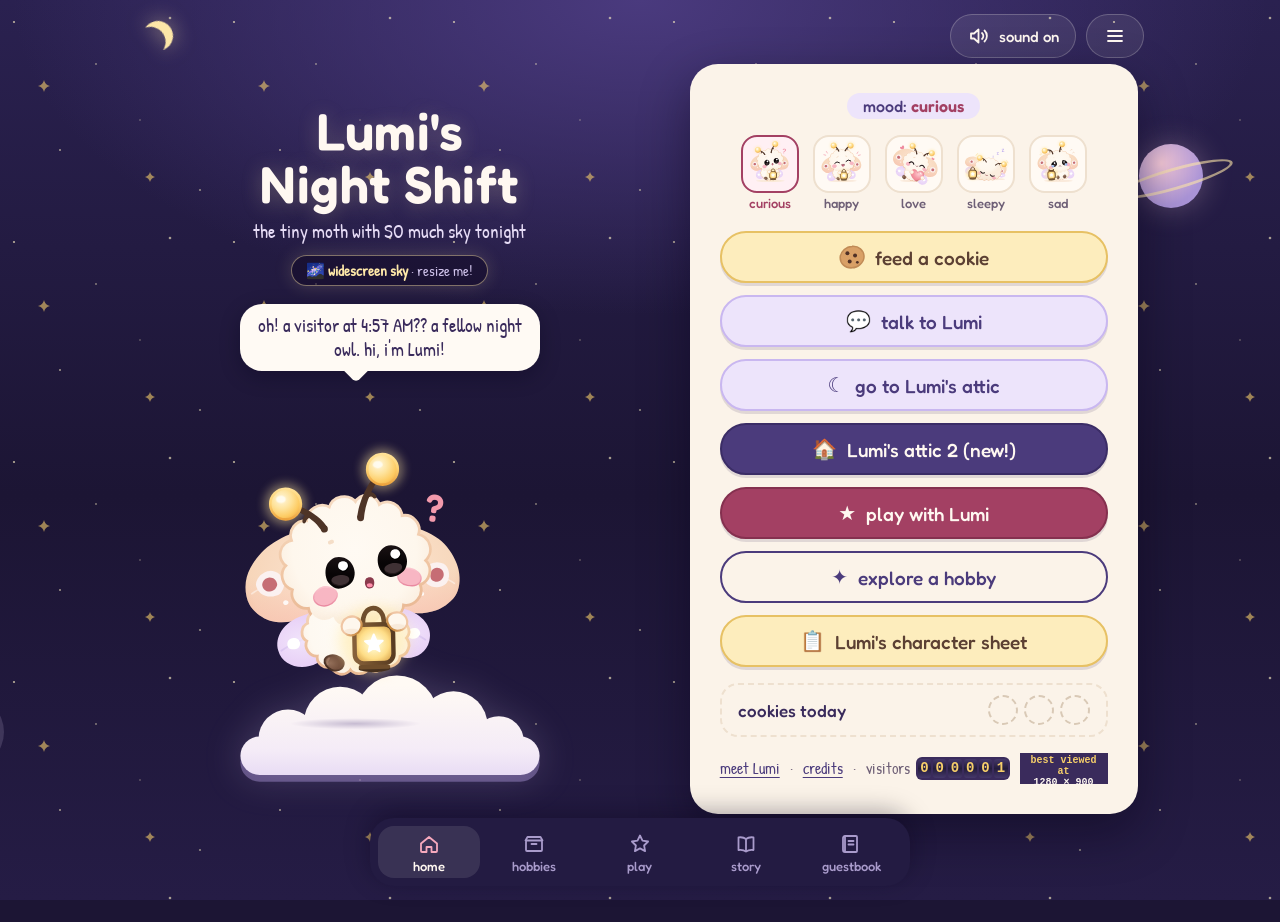
==== index.html @ 5dcb49b6 "Put back the Attic 2 light switch button in index.html, which the Hobbies page commit accidentally d" ====
<!doctype html>
<html lang="en">
<head>
<meta charset="utf-8">
<meta name="viewport" content="width=device-width, initial-scale=1, viewport-fit=cover">
<title>Lumi's Night Shift</title>
<meta name="description" content="The homepage of Lumi, a marshmallow-sized baby moth who starts a new hobby every night and never finishes any. Ooh, shiny. New hobby.">
<meta name="theme-color" content="#251d45">
<meta property="og:type" content="website">
<meta property="og:title" content="Lumi's Night Shift">
<meta property="og:description" content="A baby moth, a lantern, and a lot of half-finished hobbies.">
<meta property="og:url" content="https://kuheli7.github.io/lumi-baby-moth/">
<meta property="og:image" content="https://kuheli7.github.io/lumi-baby-moth/og.png">
<meta property="og:image:alt" content="Lumi, a fluffy baby moth holding a glowing lantern under a night sky">
<meta name="twitter:card" content="summary_large_image">
<link rel="icon" href="favicon.svg" type="image/svg+xml">
<link rel="preconnect" href="https://fonts.googleapis.com">
<link rel="preconnect" href="https://fonts.gstatic.com" crossorigin>
<link href="https://fonts.googleapis.com/css2?family=Fredoka:wght@400;500;600&family=Patrick+Hand&display=swap" rel="stylesheet">
<link rel="stylesheet" href="css/lumi.css">
<link rel="stylesheet" href="css/style.css">
<link rel="stylesheet" href="css/chaos.css">
<link rel="stylesheet" href="css/attic2.css">
<link rel="stylesheet" href="css/sheet.css">
</head>
<body data-view="home">
<!-- psst. Lumi has a secret. try typing "cookie" anywhere on the page. -->
<div class="sky" aria-hidden="true">
  <div class="tint tint-warm"></div><div class="tint tint-pink"></div><div class="tint tint-sleepy"></div><div class="tint tint-blue"></div>
  <div class="sky-lit"></div><div class="stars"></div>
</div>
<canvas id="dust" aria-hidden="true"></canvas>

<header class="top">
  <a class="moon-link" href="#home" aria-label="Lumi's Night Shift, home"><span class="moon" aria-hidden="true"></span></a>
  <div class="top-actions">
    <button class="round-btn" id="mute" data-sfx="none" aria-pressed="false">
      <svg class="i" viewBox="0 0 24 24" aria-hidden="true"><path class="i-speaker" d="M4 9.5h3l4.5-4v13L7 14.5H4z"/><path class="i-on" d="M15 9a4 4 0 0 1 0 6M17.5 6.5a7.5 7.5 0 0 1 0 11"/><path class="i-off" d="M15.5 9.5l5 5M20.5 9.5l-5 5"/></svg>
      <span class="round-label" id="mute-label">sound on</span>
    </button>
    <button class="round-btn" id="menu-open" aria-haspopup="dialog" aria-controls="menu" aria-label="Open menu">
      <svg class="i" viewBox="0 0 24 24" aria-hidden="true"><path d="M5 7h14M5 12h14M5 17h14"/></svg>
    </button>
  </div>
</header>

<main class="app" id="app">

  <!-- ================= home ================= -->
  <section class="view view-home" data-view="home" aria-labelledby="h-home">
    <div class="home-hero">
      <h1 class="home-title" id="h-home" tabindex="-1">Lumi's <span>Night Shift</span></h1>
      <p class="home-tag">the tiny moth who starts a new hobby every night</p>
      <p class="edition" id="edition" title="the site changes with your screen's shape. resize the window or turn your phone!"><b></b> <span>· resize me!</span></p>
      <!-- Lumi's patch of sky: it flies around in here, chases lights you tap, and lands on the cloud to sleep -->
      <div class="flight" id="flight">
        <p class="bubble" id="bubble" aria-live="polite">Ooh, shiny. New hobby!</p>
        <svg class="cloud" id="cloud" viewBox="0 0 300 92" preserveAspectRatio="none" aria-hidden="true">
          <defs><linearGradient id="cloud-g" gradientUnits="userSpaceOnUse" x1="0" y1="4" x2="0" y2="88"><stop class="c1" offset="0"/><stop class="c2" offset=".7"/><stop class="c3" offset="1"/></linearGradient></defs>
          <g class="cloud-shade" fill="#a993d6" opacity=".45" transform="translate(0 6)"><rect x="18" y="50" width="264" height="34" rx="17"/><circle cx="60" cy="52" r="26"/><circle cx="106" cy="38" r="32"/><circle cx="156" cy="32" r="36"/><circle cx="206" cy="40" r="30"/><circle cx="246" cy="54" r="22"/></g>
          <g fill="url(#cloud-g)"><rect x="18" y="50" width="264" height="34" rx="17"/><circle cx="60" cy="52" r="26"/><circle cx="106" cy="38" r="32"/><circle cx="156" cy="32" r="36"/><circle cx="206" cy="40" r="30"/><circle cx="246" cy="54" r="22"/></g>
        </svg>
        <span class="lumi-shadow" id="lumi-shadow" aria-hidden="true"></span>
        <button class="stage" id="stage" data-sfx="none" aria-label="Poke Lumi"></button>
      </div>
    </div>
    <div class="panel home-panel">
      <p class="mood-chip">mood: <b id="mood-label">curious</b></p>
      <div class="mood-picker" id="mood-picker" role="group" aria-label="Pick a mood for Lumi"></div>
      <div class="actions">
        <button class="btn btn-gold" id="feed" data-sfx="none"><span class="btn-ico cookie-ico" aria-hidden="true"></span><span id="feed-label">feed a cookie</span></button>
        <a class="btn btn-lilac" href="#chat"><span class="btn-ico" aria-hidden="true">💬</span>talk to Lumi</a>
        <a class="btn btn-lilac" href="#room"><span class="btn-ico" aria-hidden="true">☾</span>go to Lumi's attic</a>
        <a class="btn btn-dark" href="#attic2"><span class="btn-ico" aria-hidden="true">🏠</span>Lumi's attic 2 (new!)</a>
        <a class="btn btn-berry" href="#play"><span class="btn-ico" aria-hidden="true">★</span>play with Lumi</a>
        <a class="btn btn-outline" href="#hobbies"><span class="btn-ico" aria-hidden="true">✦</span>explore a hobby</a>
        <a class="btn btn-gold" href="#sheet"><span class="btn-ico" aria-hidden="true">📋</span>Lumi's character sheet</a>
      </div>
      <div class="cookies-today">
        <span>cookies today</span>
        <span class="slots" id="slots" role="img"></span>
      </div>
      <p class="home-foot">
        <a href="#about">meet Lumi</a><span aria-hidden="true">·</span><a href="#credits">credits</a><span aria-hidden="true">·</span>
        <span class="counter">visitors <span class="odometer" id="odo-visits"></span></span>
        <span class="badge b5" title="it changes when you resize the window. try it!">best viewed at<br><b id="best-wh">your size</b></span>
      </p>
    </div>
  </section>

  <!-- ================= about (5-point character sheet) ================= -->
  <section class="view" data-view="about" aria-labelledby="h-about" hidden>
    <div class="panel">
      <header class="view-head">
        <h1 id="h-about" tabindex="-1">About Lumi</h1>
        <p>the 5-point character sheet</p>
      </header>
      <div class="about-art" id="about-art"></div>
      <dl class="sheet">
        <div><dt><span class="num">1</span>Name</dt><dd>Lumi</dd></div>
        <div><dt><span class="num">2</span>What they are</dt><dd>A marshmallow-sized, fuzzy baby moth. A chaotic, curious night owl. A cookie makes it happy in seconds. Hurt feelings make it droop and cry, and if it gets worse it <i>flops</i> (plays dead, x_x) until someone feeds it.</dd></div>
        <div><dt><span class="num">3</span>What they do</dt><dd>Night-shift Hobby Hopper and Curator of Useless Facts. Starts a new hobby every night. Finishes none.</dd></div>
        <div><dt><span class="num">4</span>Their story</dt><dd>Hatched in a paint box under a desk lamp and has chased lights (and hobbies) ever since. The only thing it ever finished is the lantern it carries.</dd></div>
        <div><dt><span class="num">5</span>Tagline</dt><dd class="tagline">“Ooh, shiny. New hobby.”</dd></div>
      </dl>
    </div>
  </section>

  <!-- ================= hobbies ================= -->
  <section class="view" data-view="hobbies" aria-labelledby="h-hobbies" hidden>
    <header class="hob-head">
      <h1 id="h-hobbies" tabindex="-1">Lumi's <span>Hobbies</span></h1>
      <p>tiny interests, big excitement <span class="nowrap">(unfinished, as always)</span></p>
      <p class="hob-bubble" aria-hidden="true">so many hobbies…<br>so little time…</p>
      <div class="hob-lumi" id="hob-lumi" aria-hidden="true"></div>
    </header>
    <div class="panel wide hob-panel">
      <div class="hob-filters" id="hob-filters" role="group" aria-label="Show hobbies"></div>
      <ul class="hobby-list" id="hobby-list"></ul>
      <div class="hob-attic">
        <span class="hob-attic-text"><b>explore Lumi's dark attic</b>move the lantern to find its half-finished hobbies (and its bed).</span>
        <a class="btn btn-gold" href="#room"><span class="btn-ico" aria-hidden="true">🏮</span>explore now ›</a>
      </div>
      <form class="suggest" id="suggest" autocomplete="off">
        <label class="sr-only" for="suggest-input">Suggest a new hobby</label>
        <input id="suggest-input" maxlength="32" placeholder="suggest a new hobby…">
        <button class="btn btn-outline" type="submit">+ add</button>
      </form>
    </div>
  </section>

  <!-- ================= Lumi's attic (the lantern is your cursor) ================= -->
  <section class="view" data-view="dress" aria-labelledby="h-dress" hidden>
    <div class="panel panel-dark dress">
      <header class="view-head">
        <a class="back" href="#room" data-back="room" aria-label="Back to where you were"><svg class="i" viewBox="0 0 24 24" aria-hidden="true"><path d="M15 5l-7 7 7 7"/></svg></a>
        <h1 id="h-dress" tabindex="-1">Dress up Lumi</h1>
      </header>
      <button class="dress-stage" id="dress-stage" aria-label="Lumi. Tap to change its pose."></button>
      <p class="dress-count" id="dress-count" aria-live="polite"></p>
      <div class="dress-tray">
        <div class="bead-colors" id="dress-beads" role="group" aria-label="Beads"></div>
        <div class="bead-actions">
          <button class="btn btn-outline small" id="dress-undo">↶ undo</button>
          <button class="btn btn-outline small" id="dress-fill" data-sfx="none">✨ fill the neck</button>
          <button class="btn btn-outline small" id="dress-clear">start over</button>
          <button class="btn btn-gold small" id="dress-wear" data-sfx="none">✓ wear it</button>
          <button class="btn btn-outline small" id="dress-off" hidden>take it off</button>
        </div>
      </div>
    </div>
  </section>

  <section class="view" data-view="room" aria-labelledby="h-room" hidden>
    <div class="panel panel-dark wide">
      <header class="view-head">
        <a class="back" href="#hobbies" aria-label="Back to hobbies"><svg class="i" viewBox="0 0 24 24" aria-hidden="true"><path d="M15 5l-7 7 7 7"/></svg></a>
        <h1 id="h-room" tabindex="-1">Lumi's Attic</h1>
      </header>
      <p class="room-intro">It's dark up here. <span class="fine-only">Move</span><span class="touch-only">Tap around to move</span> the lantern to find Lumi's hobbies (and its bed).</p>
      <div class="room-layout">
        <div class="room" id="room">
          <div class="room-scene" id="room-scene"></div>
          <div class="room-dark" id="room-dark" aria-hidden="true"><i></i></div>
          <div class="room-glow" id="room-glow" aria-hidden="true"><i></i></div>
          <div class="room-hits" id="room-hits"></div>
          <div class="room-lumi" id="room-lumi" aria-hidden="true"></div>
        </div>
        <div class="room-side">
          <div class="found-row">
            <p class="found">found <b id="found-count">0</b>/5</p>
            <span class="pips" id="found-pips" aria-hidden="true"></span>
            <button class="btn btn-ghost" id="room-switch">💡 lights on</button>
          </div>
          <div class="hobby-card" id="hobby-card" aria-live="polite" hidden></div>
        </div>
      </div>
    </div>
  </section>

  <!-- ================= Lumi's attic 2: a lit diorama that leans with your pointer ================= -->
  <section class="view" data-view="attic2" aria-labelledby="h-attic2" hidden>
    <div class="panel panel-dark wide">
      <header class="view-head">
        <a class="back" href="#home" aria-label="Back to home"><svg class="i" viewBox="0 0 24 24" aria-hidden="true"><path d="M15 5l-7 7 7 7"/></svg></a>
        <h1 id="h-attic2" tabindex="-1">Lumi's Attic 2</h1>
      </header>
      <p class="room-intro">The lights are on this time (there's a switch on the wall). <span class="fine-only">Lumi follows your pointer and the room leans with it. Tap things to find her hobbies.</span><span class="touch-only">Drag to look around, tap to send Lumi flying. Tap things to find her hobbies.</span></p>
      <div class="a2-layout">
        <div class="a2-stage" id="a2-stage"><div class="a2-world" id="a2-world"><div class="a2-tilt" id="a2-tilt"></div></div></div>
        <div class="a2-side">
          <div class="found-row">
            <p class="found">found <b id="a2-found">0</b>/5</p>
            <span class="pips" id="a2-pips" aria-hidden="true"></span>
            <button class="a2-lights" id="a2-lights" type="button" aria-pressed="false" data-sfx="none">🌙 lights off</button>
          </div>
          <div class="a2-sheet">
            <div class="hobby-card a2-card" id="a2-card" aria-live="polite" hidden></div>
            <button class="a2-x" id="a2-x" type="button" aria-label="close" data-sfx="none">×</button>
          </div>
        </div>
      </div>
    </div>
  </section>

  <!-- ================= character sheet ================= -->
  <section class="view" data-view="sheet" aria-labelledby="h-sheet" hidden>
    <div class="panel wide sheet-page">
      <header class="view-head">
        <a class="back" href="#home" aria-label="Back to home"><svg class="i" viewBox="0 0 24 24" aria-hidden="true"><path d="M15 5l-7 7 7 7"/></svg></a>
        <h1 id="h-sheet" tabindex="-1">Character Sheet</h1>
        <p>everything you need to draw Lumi without guessing</p>
      </header>
      <div class="cs-top">
        <div class="cs-hero" id="cs-hero"></div>
        <dl class="cs-facts" id="cs-facts"></dl>
      </div>
      <h2 class="cs-h">Views</h2>
      <div class="cs-views" id="cs-views"></div>
      <h2 class="cs-h">Colour palette</h2>
      <ul class="cs-palette" id="cs-palette"></ul>
      <h2 class="cs-h">Rules for drawing Lumi</h2>
      <ul class="cs-rules" id="cs-rules"></ul>
      <h2 class="cs-h">All eighteen moods</h2>
      <ul class="cs-moods" id="cs-moods"></ul>
    </div>
  </section>

  <!-- ================= play: Star Catch ================= -->
  <section class="view" data-view="play" aria-labelledby="h-play" hidden>
    <div class="panel wide">
      <header class="view-head">
        <h1 id="h-play" tabindex="-1">Star Catch</h1>
        <p id="play-sub">help Lumi catch falling stars for its lantern</p>
      </header>
      <div class="levels" id="levels" role="group" aria-label="Choose a level"></div>
      <div class="game" id="game">
        <canvas id="game-canvas" aria-hidden="true"></canvas>
        <img class="game-lumi" id="game-lumi" alt="">
        <div class="hud" id="hud" hidden>
          <span class="hud-chip" id="hud-level"></span>
          <span class="hud-chip" id="hud-stars"></span>
          <span class="hud-chip hearts" id="hud-hearts"></span>
          <button class="hud-chip hud-pause" id="game-pause" aria-label="Pause">❚❚</button>
        </div>
        <div class="game-card" id="game-card" role="dialog" aria-live="polite" aria-labelledby="game-card-title">
          <img class="game-card-art" id="game-card-art" alt="">
          <h2 id="game-card-title"></h2>
          <p id="game-card-text"></p>
          <button class="btn btn-berry" id="game-go"></button>
        </div>
      </div>
      <p class="game-help"><span class="fine-only">drag, or use the ← → keys.</span><span class="touch-only">drag your finger to move Lumi.</span> catch <b class="c-star" id="help-catch">★</b>, dodge <b class="c-rain" id="help-dodge">raindrops</b>, cookies heal.</p>
    </div>
  </section>

  <!-- ================= story ================= -->
  <section class="view" data-view="story" aria-labelledby="h-story" hidden>
    <div class="panel">
      <header class="view-head">
        <h1 id="h-story" tabindex="-1">Lumi's Story</h1>
      </header>
      <div class="story">
        <div class="story-art" id="story-art"></div>
        <div class="story-side">
          <p class="story-text" id="story-text" aria-live="polite"></p>
          <div class="story-nav">
            <button class="btn btn-outline small" id="story-prev">‹ back</button>
            <span class="pager" id="story-pager" aria-hidden="true"></span>
            <button class="btn btn-outline small" id="story-next">next ›</button>
          </div>
          <p class="story-hint"><span class="fine-only">scroll, or use the ← → keys, to turn the page</span><span class="touch-only">swipe sideways to turn the page</span></p>
        </div>
      </div>
    </div>
  </section>

  <!-- ================= guestbook ================= -->
  <section class="view" data-view="guestbook" aria-labelledby="h-guest" hidden>
    <div class="panel">
      <header class="view-head">
        <h1 id="h-guest" tabindex="-1"><span class="head-star" aria-hidden="true">★</span> Guestbook</h1>
        <p>Leave a note or a wish for Lumi and its next hobby!</p>
      </header>
      <form class="guest-form" id="guest-form" autocomplete="off">
        <label class="sr-only" for="guest-name">Your name</label>
        <input id="guest-name" name="name" maxlength="24" required placeholder="your name">
        <label class="sr-only" for="guest-msg">Your note</label>
        <textarea id="guest-msg" name="msg" maxlength="160" rows="3" required placeholder="write a note…"></textarea>
        <button class="btn btn-dark small" type="submit">post</button>
      </form>
      <ol class="guest-list" id="guest-list"></ol>
      <p class="fine-print">Lumi keeps your notes in a jar on this device (your browser's storage).</p>
    </div>
  </section>

  <!-- ================= talk to Lumi (rule-based chat, no AI) ================= -->
  <section class="view" data-view="chat" aria-labelledby="h-chat" hidden>
    <div class="panel chat-panel">
      <header class="view-head">
        <a class="back" href="#home" data-back="home" aria-label="Back to where you were"><svg class="i" viewBox="0 0 24 24" aria-hidden="true"><path d="M15 5l-7 7 7 7"/></svg></a>
        <h1 id="h-chat" tabindex="-1">Talk to Lumi</h1>
        <p>it's a baby moth, so keep it simple. it remembers your name!</p>
      </header>
      <div class="chat-lumi">
        <div class="chat-face" id="chat-face" aria-hidden="true"></div>
        <p class="mood-chip">mood: <b id="chat-mood">curious</b></p>
      </div>
      <ol class="chat-log" id="chat-log" aria-live="polite" aria-label="Your chat with Lumi"></ol>
      <div class="chat-chips" id="chat-chips" role="group" aria-label="Things you could say"></div>
      <form class="suggest chat-form" id="chat" autocomplete="off">
        <label class="sr-only" for="chat-input">Say something to Lumi</label>
        <input id="chat-input" maxlength="120" placeholder="say something to Lumi…" enterkeyhint="send">
        <button class="btn btn-lilac" type="submit">say</button>
      </form>
      <button class="chat-clear" id="chat-clear" type="button">start over</button>
    </div>
  </section>

  <!-- ================= museum of useless facts ================= -->
  <section class="view" data-view="facts" aria-labelledby="h-facts" hidden>
    <div class="panel">
      <header class="view-head">
        <a class="back" href="#hobbies" data-back="hobbies" aria-label="Back to where you were"><svg class="i" viewBox="0 0 24 24" aria-hidden="true"><path d="M15 5l-7 7 7 7"/></svg></a>
        <h1 id="h-facts" tabindex="-1">Museum of Useless Facts</h1>
        <p>curated by Lumi, Curator of Useless Facts</p>
      </header>
      <div class="fact-card">
        <div class="fact-art" id="fact-art"></div>
        <p class="plaque">EXHIBIT <b id="fact-num">01</b></p>
        <p class="fact" id="fact" aria-live="polite"></p>
        <button class="btn btn-lilac small" id="fact-next">next exhibit ›</button>
      </div>
    </div>
  </section>

  <!-- ================= credits ================= -->
  <section class="view" data-view="credits" aria-labelledby="h-credits" hidden>
    <div class="panel">
      <header class="view-head">
        <h1 id="h-credits" tabindex="-1">Credits</h1>
      </header>
      <div class="credit-cards">
        <div class="credit"><h2>About Lumi</h2><p>Lumi is an original character by Lumi's human (a fellow night owl).</p></div>
        <div class="credit"><h2>Art</h2><p>Lumi's reference sketches were made with ChatGPT image generation, and Lumi was then drawn as SVG code with Claude. The attic and hobby icons are hand-made SVG; a few small icons are your device's emoji.</p></div>
        <div class="credit"><h2>Fonts</h2><p>Fredoka and Patrick Hand, from Google Fonts (SIL Open Font License).</p></div>
        <div class="credit"><h2>Sounds</h2><p>Made live in your browser with the Web Audio API. No audio files. The attic's music box plays Brahms' Lullaby, and Lumi's guitar lessons teach Twinkle, Twinkle (both traditional, public domain).</p></div>
        <div class="credit"><h2>Code</h2><p>Plain HTML, CSS and JavaScript. No libraries.</p></div>
      </div>
      <div class="stats">
        <span class="counter">visitors <span class="odometer" id="odo-visits-2"></span></span>
        <span class="counter">cookies eaten <span class="odometer" id="odo-cookies"></span></span>
      </div>
      <div class="badges" aria-label="Retro web badges">
        <span class="badge b1">best viewed at 3 AM</span>
        <span class="badge b2">made with notepad</span>
        <span class="badge b3">lumi approved ✓</span>
        <span class="badge b4">under construction</span>
      </div>
      <p class="secrets">psst… 3 secrets are hidden on this site. found: <b id="secret-count">0</b>/3</p>
      <p class="made">Made for the haX.baby <i>Baby's First Website</i> hackathon, October 2026. <span aria-hidden="true">🌙</span></p>
    </div>
  </section>
</main>

<!-- ================= bottom tabs ================= -->
<nav class="tabs" aria-label="Main">
  <a href="#home" data-tab="home"><svg class="i" viewBox="0 0 24 24" aria-hidden="true"><path d="M4 11.5L12 5l8 6.5V19a1 1 0 0 1-1 1h-4.5v-5h-5v5H5a1 1 0 0 1-1-1z"/></svg><span>home</span></a>
  <a href="#hobbies" data-tab="hobbies"><svg class="i" viewBox="0 0 24 24" aria-hidden="true"><path d="M4 8.5h16V18a1 1 0 0 1-1 1H5a1 1 0 0 1-1-1zM3.5 8.5L5.5 5h13l2 3.5M9.5 12h5"/></svg><span>hobbies</span></a>
  <a href="#play" data-tab="play"><svg class="i" viewBox="0 0 24 24" aria-hidden="true"><path d="M12 3.5l2.5 5.2 5.6.8-4 4 1 5.6-5.1-2.7-5.1 2.7 1-5.6-4-4 5.6-.8z"/></svg><span>play</span></a>
  <a href="#story" data-tab="story"><svg class="i" viewBox="0 0 24 24" aria-hidden="true"><path d="M12 7c-2-1.6-4.6-2-7.5-1.6V18c2.9-.4 5.5 0 7.5 1.6 2-1.6 4.6-2 7.5-1.6V5.4C16.6 5 14 5.4 12 7zM12 7v12.6"/></svg><span>story</span></a>
  <a href="#guestbook" data-tab="guestbook"><svg class="i" viewBox="0 0 24 24" aria-hidden="true"><path d="M6 4h11a1 1 0 0 1 1 1v14a1 1 0 0 1-1 1H6zM6 4a2 2 0 0 0-2 2v12a2 2 0 0 0 2 2M9.5 9h5M9.5 12.5h5"/></svg><span>guestbook</span></a>
</nav>

<!-- ================= menu ================= -->
<dialog class="menu" id="menu" aria-labelledby="menu-title">
  <div class="menu-stars" aria-hidden="true"><i style="--x:8%;--y:6%;--z:12px;--d:0s"></i><i style="--x:86%;--y:9%;--z:16px;--d:0.6s"></i><i style="--x:20%;--y:24%;--z:9px;--d:1.2s"></i><i style="--x:93%;--y:30%;--z:10px;--d:0.3s"></i><i style="--x:5%;--y:44%;--z:14px;--d:1.8s"></i><i style="--x:90%;--y:52%;--z:12px;--d:0.9s"></i><i style="--x:12%;--y:66%;--z:10px;--d:0.4s"></i><i style="--x:95%;--y:72%;--z:15px;--d:1.5s"></i><i style="--x:7%;--y:84%;--z:12px;--d:0.7s"></i><i style="--x:80%;--y:88%;--z:10px;--d:1.1s"></i><i style="--x:50%;--y:3%;--z:9px;--d:1.4s"></i><i style="--x:30%;--y:92%;--z:12px;--d:0.2s"></i></div>
  <button class="round-btn menu-close" id="menu-close" aria-label="Close menu"><svg class="i" viewBox="0 0 24 24" aria-hidden="true"><path d="M6 6l12 12M18 6L6 18"/></svg></button>
  <div class="menu-art" id="menu-art"></div>
  <h2 id="menu-title">Lumi's Night Shift</h2>
  <nav class="menu-list" aria-label="All pages">
    <a href="#home">home</a>
    <a href="#chat">talk to Lumi</a>
    <a href="#about">about Lumi</a>
    <a href="#sheet">character sheet</a>
    <a href="#hobbies">hobbies</a>
    <a href="#room">Lumi's attic</a>
    <a href="#attic2">Lumi's attic 2</a>
    <a href="#play">play with Lumi</a>
    <a href="#story">story</a>
    <a href="#guestbook">guestbook</a>
    <a href="#facts">useless facts</a>
    <a href="#credits">credits</a>
  </nav>
  <div class="menu-toggles">
    <button class="chip" id="menu-lights">🏮 light the lantern</button>
    <button class="chip" id="menu-trail">✨ moth dust: on</button>
  </div>
  <svg class="menu-trees" viewBox="0 0 400 60" preserveAspectRatio="none" aria-hidden="true"><path d="M0 60V44l14-10 8 6 12-18 12 18 10-8 14 12 16-22 14 20 10-6 12 10 18-16 14 14 12-8 16 12 14-20 14 18 12-6 16 12 12-14 14 16 10-6 14 8 16-18 14 18 12-4 14 10 12-12 14 14V60z"/></svg>
</dialog>

<div class="toast" id="toast" role="status" aria-live="polite" hidden></div>

<script src="js/lumi.js"></script>
<script src="js/core.js"></script>
<script src="js/chaos.js"></script>
<script src="js/home.js"></script>
<script src="js/chat.js"></script>
<script src="js/hobbies.js"></script>
<script src="js/dress.js"></script>
<script src="js/attic2-quests.js"></script>
<script src="js/attic2.js"></script>
<script src="js/sheet.js"></script>
<script src="js/game.js"></script>
<script src="js/pages.js"></script>
</body>
</html>
---- css/lumi.css ----
/* Lumi's motion, copied unchanged from design/lumi-stickers.html by tools/sync-art.mjs.
   The SVG uses these class names, so the site's own styles avoid them. */
/* motion: the same beats as Lumi v4 */
.bob { animation: bob 2.6s ease-in-out infinite; }
@keyframes bob { 0%, 100% { transform: translateY(0); } 50% { transform: translateY(-4px); } }
.wl { transform-origin: 118px 162px; animation: flapL 2.6s ease-in-out -2.4s infinite; }
.wr { transform-origin: 122px 160px; animation: flapR 2.6s ease-in-out -2.4s infinite; }
@keyframes flapL { 0%, 100% { transform: rotate(-4deg); } 50% { transform: rotate(5deg); } }
@keyframes flapR { 0%, 100% { transform: rotate(4deg); } 50% { transform: rotate(-5deg); } }
.ray, .glint { animation: twinkle 1.6s ease-in-out infinite; }
@keyframes twinkle { 50% { opacity: .25; } }
.blink { transform-origin: center; transform-box: fill-box; animation: blink 4.5s infinite; }
@keyframes blink { 0%, 94%, 100% { transform: scaleY(1); } 97% { transform: scaleY(.1); } }
.breathe { transform-origin: 125px 226px; animation: breathe 4s ease-in-out infinite; }
@keyframes breathe { 50% { transform: scale(1.012, 1.025); } }
.zz text { animation: zz 3s ease-in-out infinite; }
.zz text:nth-child(2) { animation-delay: -1s; }
.zz text:nth-child(3) { animation-delay: -2s; }
@keyframes zz { 0%, 100% { opacity: .95; translate: 0 0; } 50% { opacity: .55; translate: 0 -3px; } }
/* hurt: a small shiver; peek: lean out and back; chase: little hops toward the butterfly */
.shiver { animation: shiver 2.2s ease-in-out infinite; }
@keyframes shiver { 0%, 60%, 100% { transform: translateX(0); } 64% { transform: translateX(-1.2px); } 68% { transform: translateX(1.2px); } 72% { transform: translateX(-.8px); } 76% { transform: translateX(.6px); } }
.lean { animation: lean 3.4s ease-in-out infinite; }
@keyframes lean { 0%, 100% { transform: translateX(0); } 50% { transform: translateX(-5px); } }
.hop { animation: hop 1.3s ease-in-out infinite; }
@keyframes hop { 0%, 100% { transform: translate(0, 0); } 50% { transform: translate(2px, -6px); } }
/* excited bounces, love's heart beats, the "?" wobbles, the thinking dots fill in one by one */
.bounce { animation: bounce .9s ease-in-out infinite; }
@keyframes bounce { 0%, 100% { transform: translateY(0); } 50% { transform: translateY(-6px); } }
.beat { transform-box: fill-box; transform-origin: center; animation: beat 1.4s ease-in-out infinite; }
@keyframes beat { 0%, 30%, 100% { transform: scale(1); } 15% { transform: scale(1.08); } 45% { transform: scale(1.04); } }
.wobble { transform-box: fill-box; transform-origin: 50% 90%; animation: wobble 2.2s ease-in-out infinite; }
@keyframes wobble { 0%, 100% { transform: rotate(-8deg); } 50% { transform: rotate(8deg); } }
.dots circle { animation: dot 1.5s ease-in-out infinite; }
.dots circle:nth-child(2) { animation-delay: .25s; }
.dots circle:nth-child(3) { animation-delay: .5s; }
@keyframes dot { 0%, 100% { opacity: .25; } 40% { opacity: 1; } }
.fly { transform-origin: 210px 50px; animation: fly 2.4s ease-in-out infinite; }
@keyframes fly { 0%, 100% { transform: translate(0, 0) rotate(0); } 50% { transform: translate(-3px, -4px) rotate(-6deg); } }
@media (prefers-reduced-motion: reduce) {
  .bob, .wl, .wr, .ray, .glint, .blink, .breathe, .zz text, .shiver, .lean, .hop, .fly, .bounce, .beat, .wobble, .dots circle { animation: none; }
}
---- css/style.css ----
/* Lumi's Night Shift: one calm screen at a time, on a starry night.
   Lumi's SVG uses the class names in lumi.css (.bob .wl .wr .ray .glint .blink .breathe .zz .shiver
   .lean .hop .bounce .beat .wobble .dots .fly .flutter .pupil), so nothing here reuses them. */

:root {
  --sky-1: #1c1534;
  --sky-2: #2a2150;
  --sky-3: #3d2e66;
  --cream: #fbf3e9;
  --card: #fffaf4;
  --card-line: #eee0cf;
  --ink: #3a2b5c;
  --text: #4c3d58;
  --muted: #6e5f76;
  --berry: #a34063;
  --berry-dark: #85304f;
  --gold: #f6cf6a;
  --gold-bg: #fdedbd;
  --gold-line: #e7c164;
  --lilac-bg: #ede4fb;
  --lilac-line: #c9b7f0;
  --plum: #4b3b7c;
  --tab-bg: #231b42;
  --head: "Fredoka", system-ui, sans-serif;
  --body: "Patrick Hand", "Comic Sans MS", cursive;
  --tabs-h: 68px;
  --radius: 28px;
}

* { box-sizing: border-box; }
html { -webkit-text-size-adjust: 100%; scroll-behavior: smooth; }
body {
  margin: 0; min-height: 100vh; min-height: 100dvh;
  font: 19px/1.4 var(--body); color: var(--text);
  background: var(--sky-1);
  padding-bottom: calc(var(--tabs-h) + 24px + env(safe-area-inset-bottom));
  overflow-x: hidden;
}
button, input, textarea { font: inherit; color: inherit; }
button { cursor: pointer; }
a { color: inherit; }
:focus-visible { outline: 3px solid var(--gold); outline-offset: 3px; border-radius: 10px; }
[hidden] { display: none !important; }
.sr-only { position: absolute; width: 1px; height: 1px; overflow: hidden; clip: rect(0 0 0 0); white-space: nowrap; }
h1, h2, h3 { font-family: var(--head); font-weight: 600; margin: 0; }
.i { width: 24px; height: 24px; fill: none; stroke: currentColor; stroke-width: 1.8; stroke-linecap: round; stroke-linejoin: round; flex: none; }

/* ---------- the night sky (fixed behind everything) ---------- */
.sky {
  position: fixed; inset: 0; z-index: -1; pointer-events: none;
  background:
    radial-gradient(ellipse 70% 50% at 50% 0%, #4a3a7e 0, transparent 70%),
    linear-gradient(180deg, var(--sky-2) 0%, var(--sky-1) 55%, #251c45 100%);
}
.stars {
  position: absolute; inset: -220px 0 0 -220px; will-change: transform;
  background-image: url("data:image/svg+xml,%3Csvg xmlns='http://www.w3.org/2000/svg' width='220' height='220'%3E%3Cg fill='%23fff3c4'%3E%3Ccircle cx='14' cy='22' r='1.1' opacity='.7'/%3E%3Ccircle cx='96' cy='64' r='.9' opacity='.5'/%3E%3Ccircle cx='170' cy='18' r='1.3' opacity='.6'/%3E%3Ccircle cx='60' cy='150' r='1' opacity='.6'/%3E%3Ccircle cx='140' cy='120' r='.8' opacity='.45'/%3E%3Ccircle cx='200' cy='190' r='1.1' opacity='.5'/%3E%3C/g%3E%3Cpath d='M44 80 Q45 85 50 86 Q45 87 44 92 Q43 87 38 86 Q43 85 44 80Z M150 172 Q151 176 155 177 Q151 178 150 182 Q149 178 145 177 Q149 176 150 172Z' fill='%23f6cf6a' opacity='.6'/%3E%3C/svg%3E");
  animation: drift 160s linear infinite;
}
@keyframes drift { to { translate: 220px 220px; } }
/* mood tints, faded in by body[data-tint] (set from Lumi's mood) */
.tint { position: absolute; inset: 0; opacity: 0; transition: opacity 1.4s ease; }
.tint-warm { background: radial-gradient(ellipse 100% 65% at 50% 100%, rgba(255, 186, 140, .34), transparent 72%), radial-gradient(ellipse 60% 40% at 50% 0%, rgba(255, 214, 150, .14), transparent 70%); }
.tint-pink { background: radial-gradient(ellipse 95% 70% at 50% 25%, rgba(238, 129, 170, .3), transparent 72%); }
.tint-sleepy { background: linear-gradient(180deg, rgba(8, 6, 32, .55), rgba(14, 10, 44, .4)); }
.tint-blue { background: linear-gradient(180deg, rgba(70, 108, 170, .38), rgba(36, 58, 110, .3)); overflow: hidden; }
/* drizzle: a tile of short streaks slid down by exactly one tile, so it loops without a seam (and only moves the layer) */
.tint-blue::before {
  content: ""; position: absolute; inset: -120px 0 0;
  background-image: url("data:image/svg+xml,%3Csvg xmlns='http://www.w3.org/2000/svg' width='90' height='120'%3E%3Cg stroke='%23c4dafc' stroke-opacity='.4' stroke-width='1.3' stroke-linecap='round'%3E%3Cpath d='M12 6l-3 16M54 44l-3 16M31 82l-3 16M78 104l-3 14M78 -16l-3 14M70 20l-2 11M40 60l-2 10'/%3E%3C/g%3E%3C/svg%3E");
  animation: drizzle .8s linear infinite paused;
}
body[data-tint="blue"] .tint-blue::before { animation-play-state: running; }
@keyframes drizzle { to { translate: 0 120px; } }
body[data-tint="warm"] .tint-warm, body[data-tint="pink"] .tint-pink, body[data-tint="sleepy"] .tint-sleepy, body[data-tint="blue"] .tint-blue { opacity: 1; }
.stars { transition: opacity 1.4s ease; }
body[data-tint="sleepy"] .stars { opacity: .55; }
.sky-lit {
  position: absolute; inset: 0; opacity: 0; transition: opacity 1.8s ease;
  background: radial-gradient(circle at 50% 108%, #fff1bd 0, #ffd98a 26%, #f3b29a 50%, #b78cc4 76%, #6f5aa3 100%);
}
body.lit .sky-lit { opacity: 1; }
#dust { position: fixed; inset: 0; width: 100%; height: 100%; z-index: 40; pointer-events: none; }

/* ---------- header ---------- */
.top {
  display: flex; align-items: center; justify-content: space-between;
  max-width: 1040px; margin: 0 auto; padding: 14px 16px 6px;
}
.moon-link { display: grid; place-items: center; width: 44px; height: 44px; border-radius: 50%; }
.moon {
  width: 30px; height: 30px; border-radius: 50%;
  box-shadow: inset -9px 3px 0 0 #fde7a8; transform: rotate(-20deg);
  filter: drop-shadow(0 0 10px rgba(253, 231, 168, .6));
}
.top-actions { display: flex; gap: 10px; }
.round-btn {
  display: inline-flex; align-items: center; gap: 8px; height: 44px; min-width: 44px; padding: 0 10px; justify-content: center;
  border-radius: 999px; border: 1.5px solid rgba(255, 248, 241, .22); background: rgba(255, 248, 241, .08);
  color: #fff8f1; font: 500 15px var(--head);
}
.round-btn:hover { background: rgba(255, 248, 241, .16); }
.round-label { display: none; }
#mute .i-off { display: none; }
#mute[aria-pressed="true"] .i-on { display: none; }
#mute[aria-pressed="true"] .i-off { display: inline; }
#mute[aria-pressed="true"] { background: rgba(255, 248, 241, .9); color: var(--ink); }

/* ---------- views ---------- */
.app { max-width: 560px; margin: 0 auto; padding: 0 14px; }
.view { animation: viewin .32s ease-out; }
@keyframes viewin { from { opacity: 0; translate: 0 10px; } }
.panel {
  background: var(--cream); color: var(--text); border-radius: var(--radius);
  padding: 22px 18px 24px; box-shadow: 0 18px 50px rgba(8, 4, 24, .45);
}
.view-head { text-align: center; margin-bottom: 18px; position: relative; }
.view-head h1 { font-size: 30px; color: var(--ink); line-height: 1.15; }
.view-head h1:focus { outline: none; }
.view-head p { margin: 4px 0 0; color: var(--muted); font-size: 18px; }
.head-star { color: var(--gold); }
.back {
  position: absolute; left: -4px; top: -4px; display: grid; place-items: center; width: 44px; height: 44px;
  border-radius: 50%; color: inherit;
}

/* ---------- buttons ---------- */
.btn {
  display: inline-flex; align-items: center; justify-content: center; gap: 10px;
  min-height: 52px; padding: 10px 22px; border-radius: 999px; border: 2px solid transparent;
  font: 500 19px var(--head); text-decoration: none; text-align: center; white-space: nowrap;
  box-shadow: 0 3px 0 rgba(58, 43, 92, .14); transition: translate .12s, box-shadow .12s, background .2s;
  -webkit-tap-highlight-color: transparent;
}
.btn:active { translate: 0 2px; box-shadow: 0 1px 0 rgba(58, 43, 92, .14); }
.btn.small { min-height: 42px; padding: 6px 18px; font-size: 17px; }
.btn-gold { background: var(--gold-bg); border-color: var(--gold-line); color: #5c4033; }
.btn-gold:hover { background: #fde5a2; }
.btn-berry { background: var(--berry); border-color: var(--berry-dark); color: #fff8f1; }
.btn-berry:hover { background: #b24a70; }
.btn-lilac { background: var(--lilac-bg); border-color: var(--lilac-line); color: var(--plum); }
.btn-lilac:hover { background: #e4d8fa; }
.btn-dark { background: var(--plum); border-color: #3b2d66; color: #fff8f1; }
.btn-dark:hover { background: #5a4891; }
.btn-outline { background: transparent; border-color: var(--plum); color: var(--plum); box-shadow: none; }
.btn-outline:hover { background: var(--lilac-bg); }
.btn-ghost { background: rgba(255, 248, 241, .1); border-color: rgba(255, 248, 241, .3); color: #fff8f1; box-shadow: none; }
.btn:disabled { opacity: .4; cursor: default; translate: none; }
.btn-ico { font-size: 20px; line-height: 1; }
.cookie-ico { width: 26px; height: 26px; display: inline-block; }
.cookie-ico svg { width: 100%; height: 100%; display: block; }
.chip {
  padding: 8px 14px; border-radius: 999px; border: 1.5px solid rgba(255, 248, 241, .3);
  background: rgba(255, 248, 241, .1); color: #fff8f1; font: 500 16px var(--head);
}

/* ---------- home ---------- */
.home-hero { position: relative; z-index: 1; text-align: center; color: #fff8f1; }
.home-title { font-size: clamp(34px, 9vw, 52px); line-height: 1.02; letter-spacing: .5px; text-shadow: 0 2px 20px rgba(253, 231, 168, .25); }
.home-title span { display: block; }
.home-title:focus { outline: none; }
.home-tag { margin: 8px auto 0; max-width: 360px; color: #e6dcf6; font-size: 19px; text-wrap: balance; }
/* Lumi's patch of sky. Lumi is placed by js/home.js with `translate` and `rotate`,
   so the squish and yum animations below can use `scale` without fighting it. */
.flight { position: relative; height: clamp(250px, 44vh, 370px); margin: 10px -4px 0; }
.bubble {
  position: absolute; z-index: 4; left: 50%; top: 0; translate: -50% 0; width: max-content; max-width: min(300px, 94%);
  margin: 0; padding: 10px 18px; min-height: 48px; display: flex; align-items: center; justify-content: center;
  background: #fffaf4; color: var(--ink); border-radius: 22px; font-size: 19px; line-height: 1.25;
  box-shadow: 0 6px 20px rgba(8, 4, 24, .3);
}
.bubble::after {
  content: ""; position: absolute; left: var(--tail, 50%); bottom: -8px; width: 18px; height: 18px; translate: -50% 0; rotate: 45deg;
  background: #fffaf4; border-radius: 0 0 5px 0; transition: left .25s ease-out;
}
.bubble.say { animation: say .3s ease-out; }
@keyframes say { from { scale: .9; opacity: .6; } }
.stage {
  position: absolute; z-index: 3; left: 0; top: 0; display: block; padding: 0; margin: 0;
  width: clamp(140px, min(56vw, 38vh), 240px); aspect-ratio: 1;
  background: none; border: 0; border-radius: 40%; -webkit-tap-highlight-color: transparent; touch-action: manipulation;
}
.stage svg { display: block; width: 100%; height: auto; overflow: visible; }
.stage.squish { animation: squish .32s ease-out; }
@keyframes squish { 30% { scale: 1.05 .93; } 60% { scale: .97 1.03; } }
.stage.yum { animation: yum .5s ease-out; }
@keyframes yum { 40% { scale: 1.06; } }
.stage.dizzy { animation: dizzy .7s ease-in-out; }
@keyframes dizzy { 25% { rotate: -14deg; scale: 1.05 .95; } 60% { rotate: 10deg; } }
/* wings beat faster while Lumi zooms after a light or a cookie */
.stage.zoom .wl, .stage.zoom .wr { animation-duration: .45s; }
/* on phones the cloud is a bank that melts into the panel below; on wide screens it floats */
.cloud { position: absolute; z-index: 1; left: 0; bottom: -30px; width: 100%; height: 76px; pointer-events: none; overflow: visible; }
.cloud .c1 { stop-color: #fffaf4; }
.cloud .c2, .cloud .c3 { stop-color: var(--cream); }
.cloud-shade { display: none; }
.lumi-shadow {
  position: absolute; z-index: 2; left: 0; top: 0; width: 120px; height: 14px; margin-top: -7px; border-radius: 50%; pointer-events: none;
  background: radial-gradient(closest-side, rgba(60, 40, 110, .4), rgba(60, 40, 110, 0));
}
.spark {
  position: absolute; z-index: 2; width: 34px; height: 34px; margin: -17px 0 0 -17px; border-radius: 50%; pointer-events: none;
  background: radial-gradient(circle, #fffbe6 0, #ffe7a0 30%, rgba(255, 214, 120, .45) 55%, rgba(255, 214, 120, 0) 72%);
  animation: spark-in .3s ease-out, spark-pulse 1.2s ease-in-out .3s infinite;
}
@keyframes spark-in { from { scale: 0; } }
@keyframes spark-pulse { 50% { scale: 1.25; } }
.spark.gone { animation: spark-out .35s ease-in forwards; }
@keyframes spark-out { to { scale: 0; opacity: 0; } }
.drop-cookie { position: absolute; z-index: 5; left: 0; top: 0; width: 40px; height: 40px; margin: -20px 0 0 -20px; pointer-events: none; }
.drop-cookie svg { display: block; width: 100%; height: 100%; }
.crumb { position: absolute; z-index: 5; width: 6px; height: 6px; border-radius: 50%; background: #c48a50; pointer-events: none; animation: crumb .6s ease-out forwards; }
@keyframes crumb { to { translate: var(--dx) var(--dy); opacity: 0; } }
.home-panel { position: relative; padding-top: 44px; text-align: center; }
.mood-chip {
  display: inline-block; margin: 0 0 14px; padding: 3px 16px; border-radius: 999px;
  background: var(--lilac-bg); color: var(--plum); font: 500 16px var(--head);
}
.mood-chip b { font-weight: 600; color: var(--berry); }
.mood-picker {
  display: flex; gap: 10px; justify-content: center; overflow-x: auto; padding: 2px 2px 8px; margin: 0 -6px 12px;
  scrollbar-width: none;
}
.mood-btn {
  flex: none; display: flex; flex-direction: column; align-items: center; gap: 2px; width: 62px; padding: 0;
  background: none; border: 0; color: var(--muted); font: 500 13px var(--head);
}
.mood-btn img {
  width: 58px; height: 58px; padding: 3px; border-radius: 16px; background: var(--card);
  border: 2px solid var(--card-line); transition: border-color .2s, translate .2s;
}
.mood-btn:hover img { translate: 0 -2px; }
.mood-btn[aria-pressed="true"] { color: var(--berry); }
.mood-btn[aria-pressed="true"] img { border-color: var(--berry); background: #fff0f4; }
.actions { display: grid; gap: 12px; }
.cookies-today {
  display: flex; align-items: center; justify-content: space-between; gap: 10px; margin-top: 16px;
  padding: 10px 16px; border: 2px dashed var(--card-line); border-radius: 18px; font: 500 17px var(--head); color: var(--ink);
}
.slots { display: flex; align-items: center; gap: 6px; }
.slot { width: 30px; height: 30px; border-radius: 50%; border: 2px dashed #d9c9b6; }
.slot svg { width: 100%; height: 100%; display: block; }
.slot.full { border: 0; animation: plop .35s ease-out; }
@keyframes plop { from { scale: 0; } }
.slots .more { font-size: 15px; color: var(--muted); }
.home-foot { display: flex; flex-wrap: wrap; justify-content: center; align-items: center; gap: 6px 10px; margin: 16px 0 0; font-size: 16px; color: var(--muted); }
.home-foot a { color: var(--plum); text-underline-offset: 3px; }

/* odometer: the one loud retro piece */
.counter { display: inline-flex; align-items: center; gap: 6px; }
.odometer { display: inline-flex; gap: 2px; padding: 2px; background: var(--ink); border-radius: 6px; }
.digit {
  display: inline-block; width: .95em; height: 1.3em; overflow: hidden; border-radius: 3px;
  background: linear-gradient(#45386a, #241c3c 50%, #45386a); color: var(--gold);
  font: 700 14px/1.3 "Courier New", ui-monospace, monospace; text-align: center;
}
.digit span { display: block; }
.digit.roll span { animation: roll .45s ease-out; }
@keyframes roll { from { transform: translateY(-100%); } }

/* ---------- about ---------- */
.about-art { width: 150px; margin: -6px auto 10px; }
.about-art svg, .story-art svg, .fact-art svg, .menu-art svg { display: block; width: 100%; height: auto; overflow: visible; }
.sheet { margin: 0; display: grid; gap: 10px; }
.sheet > div { padding: 12px 14px; background: var(--card); border: 1.5px solid var(--card-line); border-radius: 18px; }
.sheet dt { display: flex; align-items: center; gap: 10px; font: 600 18px var(--head); color: var(--berry); }
.num { display: inline-grid; place-items: center; width: 26px; height: 26px; border-radius: 50%; background: var(--gold-bg); border: 1.5px solid var(--gold-line); color: #5c4033; font-size: 14px; }
.sheet dd { margin: 4px 0 0 36px; }
.tagline { font: 500 20px var(--head); color: var(--berry); }

/* ---------- hobbies ---------- */
/* the heading sits on the night sky, with Lumi resting its chin on the top of the cream panel */
.hob-head { position: relative; padding: 6px 118px 24px 6px; min-height: 112px; }
.hob-head h1 { font-size: 32px; line-height: 1.1; color: #fff8f1; text-shadow: 0 2px 0 rgba(20, 12, 50, .35); }
.hob-head h1:focus { outline: none; }
.hob-head h1 span { color: #f6a9bd; }
.hob-head p { margin: 6px 0 0; color: #d9cfee; font-size: 18px; line-height: 1.2; }
.hob-head .nowrap { white-space: nowrap; }
.hob-head .hob-bubble { display: none; }
.hob-lumi { position: absolute; right: 2px; bottom: -22px; width: 118px; pointer-events: none; }
.hob-lumi svg { display: block; width: 100%; height: auto; overflow: visible; }
.hob-panel { position: relative; z-index: 1; padding-top: 16px; }

.hob-filters { display: flex; flex-wrap: wrap; gap: 8px; margin-bottom: 14px; }
.wide-only { display: none; }
.hob-chip {
  display: inline-flex; align-items: center; gap: 5px; min-height: 40px; padding: 4px 12px; border-radius: 999px;
  border: 1.5px solid var(--card-line); background: var(--card); color: var(--ink); font: 500 16px var(--head); cursor: pointer;
  box-shadow: 0 2px 0 var(--card-line); transition: transform .12s, background .15s;
}
.hob-chip:hover { background: #fff; transform: translateY(-1px); }
.hob-chip[aria-pressed="true"] { background: var(--plum); border-color: #3b2d66; color: #fff8f1; box-shadow: 0 2px 0 #3b2d66, 0 0 0 3px var(--lilac-bg); }

.hobby-list { list-style: none; margin: 0; padding: 0; display: grid; gap: 12px; }
.hobby {
  position: relative; display: grid; grid-template-columns: 92px minmax(0, 1fr); gap: 14px; align-items: start; padding: 12px;
  background: var(--card); border: 1.5px solid var(--card-line); border-radius: 22px; box-shadow: 0 2px 0 var(--card-line);
  animation: hob-in .45s ease-out both; animation-delay: calc(var(--i, 0) * 55ms);
}
@keyframes hob-in { from { opacity: 0; translate: 0 12px; } }
.hobby-ico {
  position: relative; align-self: stretch; min-height: 92px; border-radius: 18px; display: grid; place-items: center; overflow: hidden;
  box-shadow: inset 0 0 0 1.5px rgba(255, 255, 255, .7);
  transition: rotate .25s;
}
.hobby-ico::before, .hobby-ico::after { content: "✦"; position: absolute; color: #fff; opacity: .85; font-size: 13px; }
.hobby-ico::before { left: 8px; top: 6px; }
.hobby-ico::after { right: 9px; bottom: 7px; font-size: 10px; color: #f6cf6a; }
.hobby-ico svg { width: 78%; max-width: 84px; height: auto; aspect-ratio: 1; filter: drop-shadow(0 3px 2px rgba(60, 40, 90, .18)); }
@media (hover: hover) { .hobby:hover .hobby-ico { rotate: -4deg; } }
.hobby-name { margin: 0; font: 600 20px/1.15 var(--head); color: var(--ink); }
.hobby-tags { display: flex; flex-wrap: wrap; align-items: center; gap: 4px 10px; margin: 6px 0 0; }
.pill {
  display: inline-block; padding: 1px 12px; border-radius: 999px; background: var(--gold-bg); border: 1.5px solid var(--gold-line);
  font: 500 15px var(--head); color: #5c4033;
}
.hobby-started { font-size: 15px; color: var(--muted); }
.hobby-note { margin: 6px 0 8px; line-height: 1.25; }
.construction {
  position: absolute; left: 50%; bottom: 6px; translate: -50% 0; padding: 0 7px; border-radius: 6px; font: 600 11px/1.55 var(--head); color: var(--ink); font-style: normal; white-space: nowrap;
  background: repeating-linear-gradient(-45deg, var(--gold) 0 8px, #ffe9a6 8px 16px); border: 1.5px solid #c9a24a;
}
.progress { display: flex; align-items: center; gap: 10px; }
.progress b { min-width: 3ch; font: 500 15px var(--head); color: var(--muted); text-align: right; }
.progress-bar { flex: 1; height: 12px; border-radius: 6px; overflow: hidden; background: #f1e6d8; box-shadow: inset 0 1px 2px rgba(80, 50, 40, .12); }
.progress-bar i {
  display: block; height: 100%; width: var(--p); border-radius: 6px; background: linear-gradient(90deg, #f6a9bd, #b57bb8 60%, var(--plum));
  transform-origin: left; animation: hob-fill .8s .15s ease-out both;
}
@keyframes hob-fill { from { transform: scaleX(0); } }
.hobby .btn { margin-top: 10px; }

/* the way into the dark attic, as a night-sky banner under the list */
.hob-attic {
  display: flex; align-items: center; justify-content: space-between; gap: 12px; margin-top: 14px; padding: 14px 16px; border-radius: 22px; color: #f3ecfb;
  background: radial-gradient(circle at 12% 28%, #fff 0 1.4px, transparent 2px), radial-gradient(circle at 46% 78%, #f6cf6a 0 1.6px, transparent 2.2px),
    radial-gradient(circle at 63% 22%, #fff 0 1.2px, transparent 2px), radial-gradient(circle at 80% 70%, #fff 0 1.2px, transparent 2px), linear-gradient(135deg, #3b2d66, #2a2149);
  box-shadow: inset 0 0 0 1.5px rgba(255, 248, 241, .1);
}
.hob-attic-text { display: block; font-size: 16px; line-height: 1.25; }
.hob-attic-text b { display: block; font: 600 19px var(--head); color: #fff8f1; }
.hob-attic .btn { flex: none; }
.hob-panel .suggest { margin-top: 14px; }
.suggest { display: flex; gap: 8px; }
.suggest input, .guest-form input, .guest-form textarea {
  flex: 1; min-width: 0; padding: 10px 16px; border: 2px solid var(--card-line); border-radius: 999px;
  background: #fff; font-size: 18px; color: var(--text);
}
.suggest input:focus, .guest-form input:focus, .guest-form textarea:focus { outline: none; border-color: var(--lilac-line); box-shadow: 0 0 0 3px var(--lilac-bg); }

/* ---------- Lumi's attic ---------- */
.panel-dark { background: #2a2149; color: #f3ecfb; box-shadow: 0 18px 50px rgba(8, 4, 24, .6), inset 0 0 0 1.5px rgba(255, 248, 241, .08); }
.panel-dark .view-head h1 { color: #fff8f1; }
.room-intro { margin: 0 0 10px; text-align: center; color: #d9cfee; font-size: 17px; line-height: 1.3; }
.panel-dark .view-head { margin-bottom: 6px; }
.panel-dark .view-head h1 { font-size: 26px; }
.room-layout { display: block; }
@media (hover: none) { .fine-only { display: none; } }
@media (hover: hover) { .touch-only { display: none; } }
.room {
  position: relative; aspect-ratio: 640 / 400; overflow: hidden; border-radius: 20px; background: #0f0b1a;
  width: min(100%, calc((100vh - 250px) * 1.6)); min-width: min(100%, 300px); margin: 0 auto;
  touch-action: manipulation; -webkit-tap-highlight-color: transparent;
  --r: 120px;
}
@media (hover: hover) and (pointer: fine) { .room, .room * { cursor: none; } .room.lit, .room.lit * { cursor: auto; } }
.room-scene, .room-scene svg { position: absolute; inset: 0; width: 100%; height: 100%; display: block; }
/* The lantern's light is a round hole in the dark: one oversized picture (twice the room, so it covers the
   whole room wherever the light is) that is moved with transform, so the browser slides it around instead
   of repainting the scene. Its centre sits on the light. */
.room-dark, .room-glow { position: absolute; inset: 0; overflow: hidden; pointer-events: none; transition: opacity 1.2s ease; }
.room-dark i, .room-glow i { position: absolute; left: -100%; top: -100%; width: 200%; height: 200%; will-change: transform; }
.room-dark i {
  --dark: rgba(10, 7, 22, .95);
  background: radial-gradient(circle var(--r) at 50% 50%, transparent 0, transparent 38%, rgba(10, 7, 22, .52) 68%, var(--dark) 100%);
}
.room-glow { mix-blend-mode: soft-light; }
.room-glow i { background: radial-gradient(circle calc(var(--r) * .9) at 50% 50%, rgba(255, 214, 120, .75), transparent 70%); }
/* Lumi carries the lantern: the picture is placed so its lantern sits at the light's centre */
.room-lumi {
  position: absolute; left: 0; top: 0; width: 24%; pointer-events: none;
  transform: translate(-54.6%, -68.8%); transition: opacity .6s;
}
.room-lumi img { display: block; width: 100%; height: auto; filter: drop-shadow(0 0 14px rgba(255, 220, 130, .5)); }
/* asleep in bed: the sleepy picture has its lantern lower left, so it's placed by that instead */
.room.asleep .room-lumi { width: 18%; transform: translate(-22.3%, -70.9%); }
.room.bedtime .room-dark i { --dark: rgba(8, 6, 24, .97); }
.bead-colors { display: flex; flex-wrap: wrap; gap: 8px; }
.bead {
  width: 36px; height: 36px; padding: 0; border-radius: 50%; border: 2px solid rgba(90, 60, 110, .25);
  background: radial-gradient(circle at 34% 32%, #fff 0 14%, var(--c) 16%); box-shadow: 0 2px 0 rgba(58, 43, 92, .15);
}
.bead:active { translate: 0 2px; box-shadow: none; }
.bead-count { margin: 8px 0 0; font-size: 16px; color: var(--muted); }
.bead-actions { display: flex; flex-wrap: wrap; gap: 8px; margin-top: 8px; }
/* the dress-up page: Lumi big in the middle, the tray of beads at the bottom */
.dress-stage {
  display: block; position: relative; width: min(100%, 420px, calc(100vh - 420px)); min-width: min(100%, 230px); margin: 0 auto; padding: 0;
  aspect-ratio: 1; border: 0; border-radius: 50%; color: inherit; -webkit-tap-highlight-color: transparent;
  background: radial-gradient(circle closest-side, rgba(255, 220, 140, .22), rgba(255, 220, 140, 0) 100%);
}
.dress-stage svg { display: block; width: 100%; height: 100%; overflow: visible; }
.dress-stage.bump { animation: dress-bump .3s ease-out; }
@keyframes dress-bump { 40% { transform: scale(1.04); } }
.dress-count { margin: 4px 0 8px; text-align: center; font: 600 18px var(--head); color: #fde9b0; min-height: 1.4em; }
.dress-tray { padding: 14px 12px 12px; border-radius: 22px; background: var(--cream); color: var(--text); }
.dress-tray .bead-colors { justify-content: center; gap: 10px; }
.dress-tray .bead { width: 42px; height: 42px; }
.dress-tray .bead-actions { justify-content: center; margin-top: 12px; }
@media (max-width: 479px) { .dress-tray .bead { width: 38px; height: 38px; } }
.paint-wrap { position: relative; width: min(100%, 520px); margin: 8px auto 10px; border-radius: 12px; overflow: hidden; box-shadow: 0 0 0 2px var(--card-line); }
.paint-wrap canvas { display: block; width: 100%; aspect-ratio: 4 / 3; touch-action: none; }
.paint-paper { cursor: crosshair; }
.paint-wet { position: absolute; inset: 0; pointer-events: none; }
.paint-pots { display: flex; flex-wrap: wrap; gap: 8px; justify-content: center; }
.paint-pot {
  width: 36px; height: 36px; padding: 0; border-radius: 50%; background: var(--c);
  border: 3px solid #fff; box-shadow: 0 0 0 2px var(--card-line);
}
.paint-pot.eraser { background: repeating-linear-gradient(45deg, #fffdf6 0 5px, #eee0cf 5px 7px); }
.paint-pot[aria-pressed="true"] { box-shadow: 0 0 0 3px var(--berry); }
.hobby-card .bead-actions { justify-content: center; }
.gt-tabs { display: flex; flex-wrap: wrap; gap: 6px; margin: 4px 0 2px; }
.gt-tabs small { margin-left: 4px; color: var(--berry); }
.gt-words { margin: 6px 0 2px; font-size: 18px; color: var(--muted); text-align: center; }
.gt-words b { color: var(--text); }
.gt-say { min-height: 1.5em; margin: 0 0 6px; font-weight: 700; text-align: center; }
.gt-dots { display: flex; flex-wrap: wrap; gap: 6px; justify-content: center; margin: 4px 0 10px; }
.gt-dots i {
  width: 22px; height: 22px; border-radius: 50%; border: 2px solid var(--card-line); background: #fff;
  font-style: normal; font-size: 12px; font-weight: 700; line-height: 18px; text-align: center; color: var(--text);
}
.gt-dots i.done { background: #f6cf6a; border-color: #e0b04a; }
.gt-strings { display: grid; grid-template-columns: repeat(6, minmax(0, 1fr)); gap: 6px; max-width: 420px; margin: 0 auto; }
.gt-string {
  position: relative; height: 128px; padding: 0 0 8px; border-radius: 14px; border: 2px solid var(--card-line);
  background: linear-gradient(90deg, transparent calc(50% - 1.5px), var(--c) calc(50% - 1.5px) calc(50% + 1.5px), transparent calc(50% + 1.5px)), #fffaf0;
  display: flex; flex-direction: column; align-items: center; justify-content: flex-end; gap: 2px;
  font-weight: 700; font-size: 17px; color: var(--text);
}
.gt-string span { background: #fffaf0; border-radius: 8px; padding: 0 5px; }
.gt-string small { font-size: 11px; font-weight: 600; color: var(--muted); }
.gt-string.lit { background-color: #fff3c2; box-shadow: 0 0 0 3px var(--c), 0 0 14px var(--c); }
.gt-string.hint { animation: gt-hint .9s ease-in-out infinite; }
.gt-string.oops { animation: gt-oops .35s linear; }
.gt-string.locked { opacity: .4; cursor: default; }
@keyframes gt-hint { 50% { box-shadow: 0 0 0 4px var(--berry); } }
@keyframes gt-oops { 20%, 60% { transform: translateX(-3px); } 40%, 80% { transform: translateX(3px); } }
@media (max-width: 479px) { .gt-string { height: 108px; font-size: 15px; } .gt-dots i { width: 19px; height: 19px; font-size: 11px; line-height: 15px; } }
@media (max-width: 479px) { .paint-pots { gap: 6px; } .paint-pot { width: 31px; height: 31px; } }
.hit-tag.spot { background: #ede4fb; border-color: #b9a6ee; color: var(--plum); }
.room.lit .room-dark, .room.lit .room-glow { opacity: 0; }
.room-hits { position: absolute; inset: 0; }
.hit { position: absolute; padding: 0; background: none; border: 0; border-radius: 12px; -webkit-tap-highlight-color: transparent; }
.hit-tag {
  position: absolute; white-space: nowrap; padding: 2px 10px; border-radius: 8px; pointer-events: none;
  background: #fde9b0; color: #5c4033; border: 1.5px solid #e2b95a; font: 600 13px/1.3 var(--head);
  box-shadow: 0 2px 6px rgba(0, 0, 0, .25);
  opacity: 0; scale: .6; transition: opacity .3s, scale .3s;
}
.hit-tag.found { opacity: 1; scale: 1; }
.hit-tag.just { animation: found .7s ease-out; }
@keyframes found { 30% { scale: 1.25; } }
.room-scene .twang { animation: twang .6s linear; }
@keyframes twang { 10%, 30%, 50%, 70% { transform: translateX(1.6px); } 20%, 40%, 60%, 80% { transform: translateX(-1.6px); } }
.found-row { display: flex; align-items: center; gap: 10px; margin-top: 10px; flex-wrap: wrap; }
.room-side .hobby-card { margin-top: 10px; }
@media (max-width: 479px) {
  .found { padding: 4px 12px; font-size: 16px; }
  .found-row { gap: 8px; }
  .found-row .btn { padding: 8px 12px; font-size: 15px; }
}
/* on a wide screen the scene and the hobby card sit side by side, so the card never falls below the fold */
@media (min-width: 900px) {
  .room-layout { display: grid; grid-template-columns: minmax(0, 1fr) 330px; gap: 18px; align-items: start; }
  .room { width: 100%; }
  .room-side .found-row { margin-top: 0; }
}
.found { margin: 0; padding: 6px 16px; border-radius: 14px; background: var(--gold-bg); color: #5c4033; font: 600 18px var(--head); }
.pips { display: flex; gap: 6px; }
.pips i { width: 12px; height: 12px; border-radius: 50%; border: 2px solid #8f80b8; }
.pips i.on { background: var(--gold); border-color: var(--gold); }
.found-row .btn { margin-left: auto; }
.hobby-card { margin-top: 14px; padding: 14px 16px; border-radius: 20px; background: var(--cream); color: var(--text); }
.hobby-card h3 { font-size: 20px; color: var(--berry); }
.hobby-card p { margin: 4px 0 8px; }

/* ---------- play: Star Catch ---------- */
.levels { display: flex; gap: 8px; justify-content: center; flex-wrap: wrap; margin-bottom: 14px; }
.level-btn {
  display: flex; flex-direction: column; align-items: center; min-width: 58px; padding: 6px 10px;
  border-radius: 16px; border: 2px solid var(--card-line); background: var(--card); color: var(--ink); font: 600 17px var(--head);
}
.level-btn small { font: 500 11px var(--head); color: var(--muted); }
.level-btn[aria-pressed="true"] { border-color: var(--berry); background: #fff0f4; color: var(--berry); }
.level-btn:disabled { opacity: .45; cursor: default; }
.level-btn .done { color: var(--gold-line); }
.game {
  position: relative; overflow: hidden; border-radius: 22px; aspect-ratio: 4 / 5; width: 100%; margin: 0 auto;
  min-height: 260px; max-height: calc(100vh - 380px); max-height: calc(100dvh - 380px);
  background: linear-gradient(180deg, #2d2356 0%, #1d1637 100%);
  touch-action: none; user-select: none; -webkit-user-select: none; -webkit-tap-highlight-color: transparent;
  scroll-margin: 12px 0 calc(var(--tabs-h) + 30px + env(safe-area-inset-bottom));
}
.game.space {
  background: radial-gradient(circle at 18% 28%, rgba(201, 167, 234, .28), transparent 42%),
    radial-gradient(circle at 82% 68%, rgba(143, 195, 232, .2), transparent 46%), linear-gradient(180deg, #170f30 0%, #0c0920 100%);
}
#game-canvas { position: absolute; inset: 0; width: 100%; height: 100%; display: block; }
.game-lumi { position: absolute; left: 0; bottom: 4%; width: 26%; max-width: 132px; pointer-events: none; will-change: transform; }
.hud { position: absolute; top: 10px; left: 10px; right: 10px; display: flex; gap: 6px; align-items: center; }
.hud-chip { padding: 3px 10px; border-radius: 999px; background: rgba(255, 248, 241, .9); color: var(--ink); font: 600 15px var(--head); border: 0; }
.hearts { color: var(--berry); letter-spacing: 1px; }
.hud-pause { margin-left: auto; min-width: 40px; min-height: 32px; }
.game-card {
  position: absolute; left: 50%; top: 50%; translate: -50% -50%; width: min(86%, 340px); padding: 16px 18px 18px;
  border-radius: 24px; background: var(--cream); text-align: center; box-shadow: 0 12px 40px rgba(0, 0, 0, .4);
}
.game-card-art { display: block; width: 110px; height: 110px; margin: -4px auto 4px; }
.game-card h2 { font-size: 24px; color: var(--ink); }
.game-card p { margin: 6px 0 14px; }
.game-card .btn { width: 100%; }
.game-help { margin: 12px 0 0; text-align: center; color: var(--muted); font-size: 16px; }
.c-star { color: #d9a520; }
.c-rain { color: #5a8fc0; font-weight: 400; }

/* ---------- story ---------- */
.story { display: grid; grid-template-columns: minmax(0, 1fr); gap: 8px; justify-items: center; text-align: center; }
.story-art { width: min(64vw, 240px); min-height: 200px; display: grid; place-items: center; }
.story { touch-action: pan-y; perspective: 1200px; }
.story.flip-next { animation: flip-next .5s cubic-bezier(.2, .7, .3, 1); transform-origin: left center; }
.story.flip-prev { animation: flip-prev .5s cubic-bezier(.2, .7, .3, 1); transform-origin: right center; }
@keyframes flip-next { from { transform: perspective(1200px) rotateY(-75deg); opacity: .15; } }
@keyframes flip-prev { from { transform: perspective(1200px) rotateY(75deg); opacity: .15; } }
.story-hint { margin: 10px 0 0; text-align: center; font-size: 15px; color: var(--muted); }
.story-text { min-height: 7em; margin: 0; font-size: 21px; display: flex; align-items: center; justify-content: center; color: var(--text); }
.story-side { width: 100%; min-width: 0; }
.story-nav { display: flex; flex-wrap: wrap; align-items: center; justify-content: space-between; gap: 18px 14px; margin-top: 14px; }
.story-nav .pager { padding: 0 4px; }
@media (max-width: 440px) { .story-nav .pager { order: -1; flex-basis: 100%; justify-content: center; } }
.pager { display: flex; gap: 8px; }
.pager i { width: 10px; height: 10px; border-radius: 50%; border: 2px solid var(--plum); }
.pager i.on { background: var(--plum); }
.btn.lantern-btn { background: linear-gradient(#fff2c4, var(--gold)); border-color: var(--gold-line); color: #5c4033; animation: glowy 1.8s ease-in-out infinite; }
@keyframes glowy { 50% { box-shadow: 0 0 0 8px rgba(246, 207, 106, .25); } }

/* ---------- guestbook ---------- */
.guest-form { display: grid; gap: 10px; padding: 14px; border-radius: 20px; background: var(--card); border: 1.5px solid var(--card-line); }
.guest-form textarea { border-radius: 18px; resize: vertical; min-height: 84px; }
.guest-form button { justify-self: end; }
.guest-list { list-style: none; margin: 14px 0 8px; padding: 0; }
.guest-list li { display: grid; grid-template-columns: 44px 1fr auto; gap: 12px; align-items: start; padding: 12px 4px; border-bottom: 1.5px solid var(--card-line); }
.guest-list li:last-child { border-bottom: 0; }
.avatar { width: 44px; height: 44px; border-radius: 50%; background: var(--card); border: 1.5px solid var(--card-line); overflow: hidden; }
.avatar img { width: 100%; height: 100%; display: block; }
.g-name { font: 600 17px var(--head); color: var(--berry); }
.g-when { font-size: 14px; color: var(--muted); margin-left: 6px; }
.g-msg { display: block; overflow-wrap: anywhere; }
.g-mark { font-size: 18px; color: var(--gold-line); }
.g-mark.heart { color: #e77f9a; }
.fine-print { margin: 0; font-size: 14px; color: var(--muted); text-align: center; }

/* ---------- talk to Lumi ---------- */
.chat-panel { max-width: 640px; margin: 0 auto; }
.chat-lumi { display: flex; flex-direction: column; align-items: center; gap: 4px; margin-top: -6px; }
.chat-face { width: 118px; height: 118px; }
.chat-face svg { width: 100%; height: 100%; display: block; }
.chat-face.bump { animation: chat-bump .4s cubic-bezier(.3, 1.6, .5, 1); }
@keyframes chat-bump { 40% { transform: scale(1.08) translateY(-3px); } }
.chat-lumi .mood-chip { margin: 0; }
.chat-log {
  list-style: none; margin: 12px 0; padding: 12px; display: flex; flex-direction: column; gap: 8px;
  height: min(40vh, 340px); overflow-y: auto; overscroll-behavior: contain;
  background: var(--card); border: 1.5px solid var(--card-line); border-radius: 22px;
}
.msg { max-width: 82%; padding: 8px 14px; border-radius: 18px; line-height: 1.3; overflow-wrap: anywhere; animation: msg-in .25s ease-out; }
.msg.lumi { align-self: flex-start; background: var(--lilac-bg); color: var(--ink); border-bottom-left-radius: 6px; }
.msg.me { align-self: flex-end; background: var(--gold-bg); color: #5c4033; border-bottom-right-radius: 6px; }
.msg.typing { letter-spacing: .2em; color: var(--muted); }
@keyframes msg-in { from { opacity: 0; transform: translateY(6px); } }
.chat-chips { display: flex; flex-wrap: wrap; gap: 8px; justify-content: center; min-height: 40px; margin-bottom: 12px; }
.chat-chip {
  padding: 6px 14px; border-radius: 999px; border: 1.5px solid var(--lilac-line); background: #fff;
  color: var(--plum); font: 500 15px var(--head); cursor: pointer; transition: background .15s, translate .15s;
}
.chat-chip:hover { background: var(--lilac-bg); translate: 0 -1px; }
.chat-chip.go { border-color: var(--gold-line); background: var(--gold-bg); color: #5c4033; }
.chat-clear { display: block; margin: 10px auto 0; padding: 4px 10px; border: 0; background: none; color: var(--muted); font: 15px var(--body); text-decoration: underline; cursor: pointer; }

/* ---------- facts ---------- */
.fact-card { display: flex; flex-direction: column; align-items: center; gap: 10px; padding: 18px; border-radius: 22px; background: var(--card); border: 1.5px solid var(--card-line); text-align: center; }
.fact-art { width: 120px; }
.plaque { margin: 0; padding: 2px 16px; border-radius: 6px; background: linear-gradient(#fbe7a5, #e7bf62); border: 1.5px solid #b8913f; color: #4a3510; font: 600 14px var(--head); letter-spacing: .16em; }
.fact { margin: 0; min-height: 4.4em; display: flex; align-items: center; font-size: 21px; color: var(--ink); }

/* ---------- credits ---------- */
.credit-cards { display: grid; gap: 10px; }
.credit { padding: 12px 16px; border-radius: 18px; background: var(--card); border: 1.5px solid var(--card-line); }
.credit h2 { font-size: 18px; color: var(--ink); }
.credit p { margin: 2px 0 0; font-size: 17px; }
.stats { display: flex; flex-wrap: wrap; gap: 10px 18px; justify-content: center; margin: 16px 0 12px; font: 500 15px var(--head); color: var(--muted); }
.b5 { background: var(--ink); color: var(--gold); border-color: var(--gold-line); width: auto; min-width: 88px; }
.b5 b { font-weight: 700; color: #fff8f1; }
.b5.bump { animation: plop .3s ease-out; }
.badges { display: flex; flex-wrap: wrap; gap: 8px; justify-content: center; }
.badge { display: grid; place-items: center; width: 88px; height: 31px; padding: 0 4px; text-align: center; font: 700 10px/1.1 "Courier New", monospace; border: 2px solid var(--ink); }
.b1 { background: linear-gradient(90deg, var(--ink) 30%, var(--berry)); color: var(--gold); }
.b2 { background: #fff; color: var(--ink); border-style: outset; }
.b3 { background: var(--lilac-bg); color: var(--ink); }
.b4 { background: repeating-linear-gradient(-45deg, var(--gold) 0 6px, #ffe9a6 6px 12px); color: var(--ink); }
.secrets, .made { margin: 12px 0 0; text-align: center; font-size: 16px; color: var(--muted); }

/* ---------- bottom tabs ---------- */
.tabs {
  position: fixed; left: 0; right: 0; bottom: 0; z-index: 50;
  display: grid; grid-template-columns: repeat(5, 1fr); gap: 4px;
  padding: 8px 8px calc(8px + env(safe-area-inset-bottom));
  background: var(--tab-bg); border-radius: 24px 24px 0 0; box-shadow: 0 -6px 24px rgba(8, 4, 24, .35);
}
.tabs a {
  display: flex; flex-direction: column; align-items: center; gap: 2px; padding: 6px 0 4px; border-radius: 16px;
  color: #a99bcb; text-decoration: none; font: 500 13px var(--head); -webkit-tap-highlight-color: transparent;
}
.tabs a:hover { color: #e9e2f8; }
.tabs a[aria-current="page"] { color: #fff8f1; background: rgba(255, 248, 241, .1); }
.tabs a[aria-current="page"] .i { color: #f6a9bd; }

/* ---------- menu ---------- */
.menu {
  width: 100%; height: 100%; max-width: none; max-height: none; margin: 0; padding: 60px 20px 90px; border: 0;
  background: linear-gradient(180deg, #2a2150, #1a1431); color: #fff8f1; text-align: center; overflow-y: auto;
}
.menu[open] { display: flex; flex-direction: column; align-items: center; animation: viewin .25s ease-out; }
.menu::backdrop { background: rgba(10, 6, 26, .6); }
.menu-close { position: absolute; top: 14px; right: 16px; }
.menu-art { width: 110px; }
.menu h2 { margin: 2px 0 16px; font-size: 26px; }
.menu-list { display: flex; flex-direction: column; width: min(100%, 320px); padding: 6px; border-radius: 22px; background: var(--cream); }
.menu-list a { display: flex; align-items: center; gap: 12px; padding: 12px 18px; border-radius: 16px; color: var(--ink); text-decoration: none; text-align: left; font: 500 18px var(--head); }
/* a little sparkle star in front of every page, each in its own pastel; the page you're on gets a bigger gold one */
.menu-list a::before, .menu-stars i {
  content: ""; flex: none; width: 18px; height: 18px; background: var(--s, #f2b450);
  -webkit-mask: var(--star) center / contain no-repeat; mask: var(--star) center / contain no-repeat;
}
.menu-list a:nth-child(5n + 1) { --s: #ee8196; }
.menu-list a:nth-child(5n + 2) { --s: #f2b450; }
.menu-list a:nth-child(5n + 3) { --s: #7fb6e3; }
.menu-list a:nth-child(5n + 4) { --s: #a993d6; }
.menu-list a:nth-child(5n) { --s: #86c796; }
.menu-list a::before { transition: transform .25s; }
.menu-list a:hover::before, .menu-list a:focus-visible::before { transform: rotate(72deg) scale(1.2); }
.menu-list a[aria-current="page"]::before { --s: #f2b450; width: 22px; height: 22px; margin: 0 -2px; }
.menu { --star: url("data:image/svg+xml,%3Csvg xmlns='http://www.w3.org/2000/svg' viewBox='0 0 24 24'%3E%3Cpath d='M12 1C12.8 7.5 16.5 11.2 23 12 16.5 12.8 12.8 16.5 12 23 11.2 16.5 7.5 12.8 1 12 7.5 11.2 11.2 7.5 12 1Z'/%3E%3C/svg%3E"); }
.menu > :not(.menu-stars) { position: relative; z-index: 1; }
.menu > .menu-close { position: absolute; }
.menu > .menu-trees { position: absolute; z-index: 0; }
.menu-stars { position: absolute; inset: 0; pointer-events: none; }
.menu-stars i { position: absolute; left: var(--x); top: var(--y); width: var(--z); height: var(--z); --s: #f6dd9a; opacity: .55; animation: menu-twinkle 3.2s ease-in-out var(--d) infinite; }
@keyframes menu-twinkle { 50% { opacity: .1; } }
.menu-list a + a { border-top: 1.5px solid var(--card-line); }
.menu-list a:hover, .menu-list a[aria-current="page"] { background: var(--lilac-bg); color: var(--berry); }
.menu-toggles { display: flex; flex-wrap: wrap; gap: 8px; justify-content: center; margin-top: 16px; }
@media (max-height: 800px) {
  .menu { padding-top: 48px; padding-bottom: 80px; }
  .menu-art { width: 84px; }
  .menu h2 { margin-bottom: 10px; font-size: 24px; }
  .menu-list a { padding: 9px 18px; font-size: 17px; }
  .menu-toggles { margin-top: 12px; }
}
.menu-trees { position: absolute; left: 0; right: 0; bottom: 0; width: 100%; height: 70px; fill: #120d26; pointer-events: none; }

/* ---------- toast, cookie rain, the lantern's light ---------- */
.toast {
  position: fixed; left: 50%; bottom: calc(var(--tabs-h) + 20px + env(safe-area-inset-bottom)); z-index: 60; translate: -50% 0;
  width: max-content; max-width: calc(100vw - 32px); padding: 10px 20px; border-radius: 22px;
  background: #fffaf4; color: var(--ink); font: 500 17px var(--head); text-align: center; box-shadow: 0 8px 30px rgba(8, 4, 24, .4);
}
.toast.show { animation: toast .3s ease-out; }
@keyframes toast { from { opacity: 0; translate: -50% 10px; } }
.flying-cookie { position: fixed; left: 0; top: 0; z-index: 70; width: 46px; height: 46px; pointer-events: none; }
.flying-cookie svg { width: 100%; height: 100%; }
.rain { position: fixed; top: -70px; z-index: 65; width: 44px; pointer-events: none; animation: fall linear forwards; }
.rain svg { width: 100%; display: block; }
@keyframes fall { to { transform: translateY(calc(100vh + 140px)) rotate(var(--spin)); } }
.burst {
  position: fixed; z-index: 45; width: 40px; height: 40px; border-radius: 50%; pointer-events: none;
  background: radial-gradient(circle, #fffbe6 0, #ffe8a0 35%, rgba(255, 214, 120, .55) 58%, rgba(255, 214, 120, 0) 72%);
  transform: translate(-50%, -50%) scale(0); animation: burst 1.8s ease-out forwards;
}
@keyframes burst { 55% { opacity: 1; } to { transform: translate(-50%, -50%) scale(90); opacity: 0; } }
body.lit .panel:not(.panel-dark) { box-shadow: 0 0 60px rgba(255, 214, 120, .45), 0 18px 50px rgba(8, 4, 24, .3); }
body.lit .moon { box-shadow: inset -9px 3px 0 0 #fffbe6; filter: drop-shadow(0 0 22px rgba(255, 238, 170, .95)); }

/* ---------- wider screens ---------- */
@media (min-width: 720px) {
  .round-label { display: inline; }
  .round-btn { padding: 0 16px; }
  .app { max-width: 760px; }
  .panel { padding: 28px 30px 30px; }
  .hobby-list { grid-template-columns: 1fr 1fr; align-items: stretch; }
  .wide-only { display: inline; }
  .hob-head { padding: 10px 190px 26px 10px; text-align: center; min-height: 120px; }
  .hob-head h1 { font-size: 40px; }
  .hob-lumi { width: 150px; right: 14px; bottom: -42px; }
  .hob-head .hob-bubble {
    display: block; position: absolute; right: 170px; top: 2px; margin: 0; padding: 6px 12px; border-radius: 16px; rotate: -4deg;
    background: #fff8f1; color: var(--ink); font-size: 16px; line-height: 1.15; text-align: center;
  }
  .hob-head .hob-bubble::after { content: ""; position: absolute; right: -6px; bottom: 6px; width: 12px; height: 12px; background: inherit; rotate: 45deg; }
  .credit-cards { grid-template-columns: 1fr 1fr; }
  .tabs { left: 50%; right: auto; bottom: 14px; width: 540px; translate: -50% 0; border-radius: 24px; padding-bottom: 8px; }
  body { padding-bottom: calc(var(--tabs-h) + 40px); }
  .toast { bottom: calc(var(--tabs-h) + 34px); }
  .game { aspect-ratio: 16 / 11; }
}
@media (min-width: 980px) {
  .app { max-width: 1040px; }
  .panel:not(.wide) { max-width: 760px; margin-inline: auto; }
  .view-home { display: grid; grid-template-columns: 1.1fr 1fr; gap: 36px; align-items: center; min-height: calc(100vh - 170px); }
  .home-hero { padding-bottom: 10px; }
  .flight { height: clamp(300px, calc(100vh - 380px), 460px); margin-top: 18px; }
  .cloud { left: 50%; bottom: -20px; translate: -50% 0; width: 340px; height: 104px; filter: drop-shadow(0 0 18px rgba(233, 218, 255, .18)); }
  .cloud .c2 { stop-color: #f4ebf7; }
  .cloud .c3 { stop-color: #e6daf4; }
  .cloud-shade { display: inline; }
  .stage { width: clamp(190px, 33vh, 270px); }
  .home-panel { padding-top: 28px; }
  .story { grid-template-columns: 300px minmax(0, 1fr); text-align: left; gap: 28px; }
  .story-art { width: 300px; }
  .story-text { font-size: 23px; }
  .story-text { justify-content: flex-start; }
}

/* short screens (a phone on its side): icon-only tabs and tighter headings */
@media (max-height: 520px) {
  :root { --tabs-h: 48px; }
  .tabs { padding-top: 4px; padding-bottom: 4px; bottom: 6px; }
  .tabs a span { display: none; }
  .top { padding-top: 6px; }
  .home-title { font-size: 30px; }
  .home-title span { display: inline; }
  .home-tag { margin-top: 2px; font-size: 16px; }
  .flight { height: 240px; margin-top: 4px; }
  .view-head { margin-bottom: 10px; }
  .view-head p { display: none; }
  .levels { margin-bottom: 8px; }
  .hob-head p { display: none; }
  .hob-head { min-height: 0; padding-bottom: 8px; }
  .hob-lumi { display: none; }
  .game { max-height: calc(100vh - 200px); max-height: calc(100dvh - 200px); min-height: 200px; }
  .game-card { padding: 10px 14px 12px; }
  .game-card-art { display: none; }
  .game-card h2 { font-size: 18px; }
  .game-card p { margin: 2px 0 8px; font-size: 15px; }
  .game-card .btn { min-height: 40px; }
}
@media (max-width: 479px) {
  .levels { flex-wrap: nowrap; gap: 5px; }
  .hobby { grid-template-columns: 80px minmax(0, 1fr); gap: 12px; padding: 10px; }
  .hobby-ico { min-height: 80px; }
  .hob-filters { gap: 6px; }
  .hob-chip { min-height: 34px; padding: 1px 10px; gap: 4px; font-size: 14.5px; }
  .hob-chip > span:first-child { font-size: 13px; }
  .hob-attic { flex-direction: column; align-items: stretch; text-align: center; }
  .hob-attic .btn { justify-content: center; }
  .hob-head { padding-right: 112px; }
  .hob-lumi { width: 108px; }
  .level-btn { min-width: 0; flex: 1; padding: 5px 2px; }
  .level-btn small { font-size: 10px; line-height: 1.1; }
  .hit-tag { font-size: 10px; padding: 1px 6px; }
  .story-nav .btn { padding: 6px 12px; }
  .pager { gap: 5px; }
}

@media (prefers-reduced-motion: reduce) {
  html { scroll-behavior: auto; }
  .stars, .tint-blue::before, .view, .hobby, .progress-bar i, .bubble.say, .stage.squish, .stage.yum, .stage.dizzy, .story.flip-next, .story.flip-prev, .b5.bump, .dress-stage.bump, .menu-stars i, .gt-string.hint, .gt-string.oops, .btn.lantern-btn, .slot.full, .menu[open], .msg, .chat-face.bump { animation: none !important; }
  .burst, .rain { display: none; }
}
---- css/chaos.css ----
/* Responsive chaos: scenery for each screen-shape "edition" (see js/chaos.js).
   The layer sits just above the sky and below everything else, and never takes clicks. */
.chaos { position: fixed; inset: 0; z-index: -1; pointer-events: none; overflow: hidden; }
.chaos > div { position: absolute; inset: 0; display: none; }
[data-shape="pocket"] .cz-pocket, [data-shape="phone"] .cz-phone, [data-shape="sideways"] .cz-sideways, [data-shape="tablet"] .cz-tablet,
[data-shape="wide"] .cz-wide, [data-shape="cinema"] .cz-cinema, [data-shape="tower"] .cz-tower { display: block; }

/* the edition label under the home tagline, so you can see which one you're in */
.edition { display: inline-block; margin: 10px auto 0; padding: 4px 14px; border-radius: 999px; font-size: 15px; color: #fde7a8; background: rgba(20, 12, 40, .55); border: 1.5px solid rgba(253, 231, 168, .45); box-shadow: 0 0 18px rgba(253, 231, 168, .18); }
.edition span { color: #cfc2ea; }
.edition.pop { animation: cz-pop .6s cubic-bezier(.3, 1.6, .5, 1); }
@keyframes cz-pop { 0% { scale: .6; opacity: 0; } 100% { scale: 1; opacity: 1; } }

/* 📟 pocket edition: a little handheld console, with scanlines */
.cz-pocket { background: linear-gradient(rgba(150, 200, 130, .10), rgba(150, 200, 130, .06)); }   /* a hint of old LCD green */
.cz-frame { position: absolute; inset: 4px; border: 4px solid rgba(200, 230, 180, .4); border-radius: 20px 20px 48px 20px; box-shadow: inset 0 0 0 3px rgba(20, 12, 40, .7), inset 0 0 50px rgba(150, 200, 130, .2); }
.cz-scan { position: absolute; inset: 0; background: repeating-linear-gradient(to bottom, rgba(220, 255, 210, .06) 0 1px, transparent 1px 3px); }

/* 🌙 phone edition: fireflies */
.cz-phone i { position: absolute; width: 5px; height: 5px; border-radius: 50%; background: #fde7a8; box-shadow: 0 0 10px 3px rgba(253, 231, 168, .55); animation: cz-fly 9s ease-in-out infinite alternate; }
.cz-phone i:nth-child(1) { left: 8%; top: 30%; }
.cz-phone i:nth-child(2) { left: 88%; top: 22%; animation-delay: -2s; animation-duration: 11s; }
.cz-phone i:nth-child(3) { left: 14%; top: 62%; animation-delay: -4s; }
.cz-phone i:nth-child(4) { left: 92%; top: 58%; animation-delay: -6s; animation-duration: 12s; }
.cz-phone i:nth-child(5) { left: 50%; top: 12%; animation-delay: -1s; animation-duration: 10s; }
.cz-phone i:nth-child(6) { left: 70%; top: 80%; animation-delay: -3s; }
@keyframes cz-fly { 0% { translate: 0 0; opacity: .2; } 30% { opacity: 1; } 60% { translate: 26px -40px; opacity: .5; } 100% { translate: -18px -70px; opacity: .9; } }

/* 💤 nap mode (a phone on its side): a big sleepy moon and floating zzz */
.cz-sideways { background: linear-gradient(to bottom, rgba(10, 6, 30, .35), transparent 70%); }
.cz-bigmoon { position: absolute; right: -40px; top: 40px; width: 150px; height: 150px; border-radius: 50%; box-shadow: inset -36px 10px 0 0 #fde7a8; transform: rotate(-20deg); filter: drop-shadow(0 0 30px rgba(253, 231, 168, .45)); opacity: .85; }
.cz-sideways b { position: absolute; right: 120px; bottom: 30%; font: 600 26px var(--head); color: rgba(233, 226, 248, .55); animation: cz-zzz 4.5s ease-in infinite; }
.cz-sideways b:nth-of-type(2) { animation-delay: 1.5s; font-size: 32px; }
.cz-sideways b:nth-of-type(3) { animation-delay: 3s; font-size: 40px; }
@keyframes cz-zzz { 0% { translate: 0 0; opacity: 0; } 20% { opacity: 1; } 100% { translate: 40px -160px; opacity: 0; } }

/* 📖 storybook edition: hills and a treeline along the bottom */
.cz-tablet svg { position: absolute; left: 0; bottom: 0; width: 100%; height: 24vh; fill: #0e0920; }
.cz-tablet svg path:first-child { fill: #4a3a7c; opacity: .7; }

/* 🌌 widescreen sky: drifting clouds, a ringed planet and a shooting star */
.cz-cloud { position: absolute; left: -260px; width: 240px; height: 60px; border-radius: 60px; background: rgba(233, 218, 255, .15); animation: cz-drift 70s linear infinite; }
.cz-cloud::before, .cz-cloud::after { content: ""; position: absolute; border-radius: 50%; background: inherit; }
.cz-cloud::before { left: 40px; top: -30px; width: 90px; height: 80px; }
.cz-cloud::after { left: 110px; top: -44px; width: 100px; height: 96px; }
.cz-cloud.c1 { top: 18%; }
.cz-cloud.c2 { top: 52%; animation-duration: 95s; animation-delay: -40s; scale: .7; }
.cz-cloud.c3 { top: 78%; animation-duration: 120s; animation-delay: -80s; scale: 1.2; }
@keyframes cz-drift { to { translate: calc(100vw + 520px) 0; } }
.cz-planet { position: absolute; right: 6%; top: 16%; width: 64px; height: 64px; border-radius: 50%; background: radial-gradient(circle at 35% 30%, #f6c9d8, #a993d6 70%); box-shadow: 0 0 30px rgba(246, 201, 216, .3); }
.cz-planet::after { content: ""; position: absolute; left: -26px; top: 24px; width: 116px; height: 16px; border-radius: 50%; border: 3px solid rgba(253, 231, 168, .6); transform: rotate(-16deg); }
.cz-shoot { position: absolute; left: 10%; top: 8%; width: 120px; height: 2px; background: linear-gradient(to right, transparent, #fff8f1); border-radius: 2px; rotate: 20deg; opacity: 0; animation: cz-shoot 7s ease-in infinite 2s; }
@keyframes cz-shoot { 0% { translate: 0 0; opacity: 0; } 4% { opacity: 1; } 12% { translate: 40vw 15vw; opacity: 0; } 100% { opacity: 0; } }

/* 🎬 CinemaScope (a very wide window): letterbox bars with film holes and a marquee */
.cz-bar { position: absolute; left: 0; right: 0; height: 34px; background: #07040f; }
.cz-bar::before { content: ""; position: absolute; inset: 7px 0 auto; height: 8px; background: repeating-linear-gradient(to right, rgba(255, 248, 241, .22) 0 12px, transparent 12px 28px); }
.cz-bar.top { top: 0; }
.cz-bar.bottom { bottom: 0; }
.cz-bar.bottom::before { inset: auto 0 7px; }
.cz-bar em { position: absolute; left: 0; top: 4px; white-space: nowrap; font: 600 11px var(--head); font-style: normal; letter-spacing: .3em; color: #fde7a8; animation: cz-marquee 26s linear infinite; }
@keyframes cz-marquee { from { translate: 100vw 0; } to { translate: -100% 0; } }
[data-shape="cinema"] .top { padding-top: 40px; }

/* 🗼 tower edition (a very tall, narrow window): strings of lanterns down both sides */
.cz-string { position: absolute; top: 0; bottom: 0; width: 2px; background: linear-gradient(rgba(233, 226, 248, .35), rgba(233, 226, 248, .05)); display: flex; flex-direction: column; justify-content: space-around; align-items: center; }
.cz-left { left: 10px; }
.cz-right { right: 10px; }
.cz-string i { width: 10px; height: 14px; border-radius: 4px; background: #fde7a8; box-shadow: 0 0 14px 4px rgba(253, 231, 168, .45); animation: cz-glow 3s ease-in-out infinite alternate; }
.cz-string i:nth-child(2n) { animation-delay: -1.5s; background: #f6c9d8; box-shadow: 0 0 14px 4px rgba(246, 201, 216, .4); }
@keyframes cz-glow { to { opacity: .55; } }

@media (prefers-reduced-motion: reduce) {
  .chaos *, .chaos *::before, .chaos *::after { animation: none !important; }
  .cz-shoot, .cz-sideways b { display: none; }
  .cz-bar em { translate: 24px 0; }
  .edition.pop { animation: none; }
}
---- css/attic2.css ----
/* Lumi's Attic 2: flat layers at different depths inside a perspective box. The stage clips; the tilt box leans. */
.a2-layout { display: block; }
@media (min-width: 900px) { .a2-layout { display: grid; grid-template-columns: minmax(0, 1fr) 330px; gap: 18px; align-items: start; } }
.a2-stage {
  position: relative; aspect-ratio: 600 / 520; overflow: hidden; border-radius: 20px; background: #2d2250;
  width: min(100%, calc((100vh - 230px) * 1.15)); min-width: min(100%, 300px); margin: 0 auto;
  touch-action: pan-y; -webkit-tap-highlight-color: transparent;
}
/* the world is what the stage looks at: as big as the stage here, bigger than the screen on a phone (you pan around it) */
.a2-world { position: absolute; inset: 0; perspective: 900px; perspective-origin: 50% 45%; }
/* the tilt box sits at depth 0 in front of the far layers, so it must not catch clicks meant for them */
.a2-tilt { position: absolute; inset: 0; transform-style: preserve-3d; will-change: transform; pointer-events: none; }
.a2-layer, .a2-lumi { position: absolute; inset: 0; transform-origin: 50% 50%; }
.a2-layer { pointer-events: none; }
.a2-layer svg { position: absolute; inset: 0; width: 100%; height: 100%; display: block; }
/* Lumi is the cursor: she follows the pointer (JS sets .a2-roam's translate) and never catches a click herself */
.a2-lumi { inset: auto auto 10% 29%; width: 42%; pointer-events: none; }
.a2-roam, .a2-hover { display: block; position: relative; }
.a2-roam { will-change: translate; }
.a2-hover { animation: a2-float 3.8s ease-in-out infinite; transform-origin: 50% 90%; }
@keyframes a2-float { 0%, 100% { translate: 0 0; rotate: -2deg; } 50% { translate: 0 -4.5%; rotate: 2deg; } }
.a2-shade { position: absolute; left: 22%; bottom: -3%; width: 56%; height: 7%; border-radius: 50%; background: radial-gradient(closest-side, rgba(30, 14, 40, .45), transparent); animation: a2-shade 3.8s ease-in-out infinite; }
@keyframes a2-shade { 50% { scale: .8 .8; opacity: .6; } }
.a2-lumi .wl { animation: a2-flap-l 1.1s ease-in-out infinite; }
.a2-lumi .wr { animation: a2-flap-r 1.1s ease-in-out infinite; }
@keyframes a2-flap-l { 0%, 100% { transform: rotate(-9deg); } 50% { transform: rotate(12deg); } }
@keyframes a2-flap-r { 0%, 100% { transform: rotate(9deg); } 50% { transform: rotate(-12deg); } }
.a2-lumi svg { display: block; width: 100%; height: auto; overflow: visible; filter: drop-shadow(0 0 14px rgba(255, 220, 130, .45)); }
.a2-glow { position: absolute; left: 12%; top: -4%; width: 76%; aspect-ratio: 1; border-radius: 50%; background: radial-gradient(circle, rgba(255, 226, 150, .5), transparent 68%); pointer-events: none; }
.a2-hit { pointer-events: auto; position: absolute; padding: 0; border: 0; background: none; border-radius: 12px; cursor: pointer; }
.a2-hit:focus-visible { outline: 3px solid var(--gold); outline-offset: 2px; }
/* things you haven't opened yet glow softly (a phone has no hover to show you where to tap) */
.a2-hit::before { content: ""; position: absolute; inset: -12%; border-radius: 50%; pointer-events: none; opacity: 0; background: radial-gradient(closest-side, rgba(255, 226, 150, .55), transparent); }
.a2-hit:not(.found)::before { opacity: .55; animation: a2-beckon 2.8s ease-in-out infinite; }
@keyframes a2-beckon { 50% { opacity: 1; } }
.a2-hit.found::after { content: "★"; position: absolute; right: -4px; top: -6px; font-size: 18px; color: var(--gold); text-shadow: 0 1px 3px rgba(0, 0, 0, .5); }
.a2-tag {
  position: absolute; left: 50%; top: -6px; translate: -50% -100%; white-space: nowrap; padding: 3px 10px; border-radius: 999px;
  background: var(--cream); color: var(--ink); font: 600 13px var(--head); opacity: 0; pointer-events: none; transition: opacity .2s;
}
.a2-hit:hover .a2-tag, .a2-hit:focus-visible .a2-tag { opacity: 1; }
.a2-twinkle { animation: a2-twinkle 3.2s ease-in-out infinite; }
.a2-pulse { animation: a2-pulse 3.6s ease-in-out infinite; }
@keyframes a2-twinkle { 50% { opacity: .55; } }
@keyframes a2-pulse { 50% { opacity: .65; } }
.a2-stage:not(.steered) .a2-tilt { animation: a2-sway 9s ease-in-out infinite; }
@keyframes a2-sway { 0%, 100% { rotate: y -4deg; } 50% { rotate: y 4deg; } }
.a2-side .hobby-card { margin-top: 10px; }
.a2-card h2 { margin: 0 0 4px; font: 600 22px var(--head); color: var(--ink); }
.a2-card p { margin: 0; }
.a2-card .a2-all { margin-top: 8px; font-weight: 700; color: var(--berry-dark); }
.a2-card.pop { animation: a2-pop .3s ease-out; }
@keyframes a2-pop { from { transform: translateY(6px); opacity: 0; } }
/* the floor: a real plane lying down, with the rug on it (both are placed in attic2.js) */
.a2-ground { transform-style: preserve-3d; }
.a2-plane {
  position: absolute; left: -30%; top: 92.08%; width: 160%; height: 400px; transform-origin: 50% 0;
  background:
    radial-gradient(ellipse 22% 30% at 37% 12%, rgba(190, 180, 255, .14), transparent),   /* moonlight from the window */
    radial-gradient(ellipse 30% 35% at 50% 25%, rgba(255, 210, 140, .12), transparent),   /* and Lumi's glow */
    repeating-linear-gradient(90deg, rgba(42, 24, 48, .3) 0 2px, transparent 2px 7%), linear-gradient(#4f3338, #6b4549);
}
.a2-rug {
  position: absolute; left: 29.2%; top: 60px; width: 41.6%; height: 170px; border-radius: 50%;
  background: radial-gradient(closest-side, #fbf1dc 55%, #f6ead2 56%, #f6ead2 80%, #eed9b6 81%);
  outline: 3px dotted #e1cfae; outline-offset: 5px; box-shadow: 0 0 26px 10px rgba(20, 8, 30, .4);
}
/* the desk: real boxes (front, back, sides, top) inside the 3D room */
.a2-desk, .a2-boxes { transform-style: preserve-3d; }
.a2-box { position: absolute; transform-style: preserve-3d; --c: #8a5a32; --cs: #6d4425; --ct: #b07a46; }
.a2-box .f { position: absolute; display: block; background: var(--c); box-shadow: inset 0 0 0 2px rgba(74, 48, 32, .85); }
.a2-box .fr, .a2-box .bk { inset: 0; }
.a2-box .lf, .a2-box .rt { top: 0; height: 100%; background: var(--cs); }
.a2-box .lf { left: 0; transform-origin: left; transform: rotateY(90deg); }
.a2-box .rt { right: 0; transform-origin: right; transform: rotateY(-90deg); }
.a2-box .tp { left: 0; top: 0; width: 100%; transform-origin: top; transform: rotateX(-90deg); background: var(--ct); }
.a2-box .bt { left: 0; bottom: 0; width: 100%; transform-origin: bottom; transform: rotateX(90deg); background: var(--cb, var(--cs)); }
.a2-box.sill { --c: #8a5a32; --cs: #6d4425; --ct: #b07a46; }
.a2-box.beam { --c: #6b4528; --cs: #55341c; --cb: #45291a; }
.a2-box.beam .fr { background: linear-gradient(#7a5032, #5e3c22); }
.a2-box.slab { --c: #7a4e2b; --cs: #5e3a20; }
.a2-box.plank { --c: #8a5a32; --cs: #6d4425; --ct: #b98650; --cb: #5a3820; }
.a2-box.plank .fr { background: linear-gradient(#b07a46, #8a5a32 45%, #7a4e2b); }
.a2-box.bracket { --c: #6d4425; --cs: #55341c; --ct: #8a5a32; }
/* soft shadows under the drawn things, so they sit in the room instead of floating on it */
.a2-curtains svg, .a2-shelf svg, .a2-props svg, .a2-stuff svg, .a2-bed svg { filter: drop-shadow(2px 4px 3px rgba(24, 10, 34, .38)); }
.a2-near svg { filter: drop-shadow(3px 6px 4px rgba(24, 10, 34, .32)); }

/* lights off: the room goes dark except for a pool of light around Lumi's antennae (JS moves --lx/--ly) */
.a2-dark {
  position: absolute; inset: 0; z-index: 1; pointer-events: none; opacity: 0; transition: opacity .9s ease;
  background: radial-gradient(circle var(--r, 160px) at var(--lx, 50%) var(--ly, 60%), rgba(255, 226, 150, .1), rgba(14, 9, 32, .45) 55%, rgba(9, 6, 22, .9) 100%);
}
.a2-stage.dark .a2-dark { opacity: 1; }
.a2-toggle { transition: translate .2s; }
.a2-stage.dark .a2-toggle { translate: 0 10px; }
.a2-hit[data-spot="switch"]::before { display: none; }
.a2-lights { margin-left: auto; padding: 5px 12px; border: 1.5px solid rgba(253, 231, 168, .5); border-radius: 999px; background: rgba(29, 22, 64, .6); color: #fde7a8; font: 600 14px var(--head); white-space: nowrap; }
.a2-lights:hover { background: rgba(58, 43, 92, .8); }
/* bedtime: Lumi shrinks to bed size and breathes slowly */
.a2-hover { transition: scale 1.4s ease; }
.a2-stage.bedtime .a2-hover { scale: .4; animation-duration: 7s; }
.a2-glow { transition: opacity .8s; }
.a2-stage.bedtime .a2-glow { opacity: 0; }
.a2-stage.bedtime .a2-shade { display: none; }
.a2-box.slab .tp {
  background:
    radial-gradient(ellipse 20% 70% at 80% 50%, rgba(255, 236, 160, .8), transparent),
    repeating-linear-gradient(90deg, transparent 0 46px, rgba(74, 48, 32, .3) 46px 48px),
    linear-gradient(#b98650, #a97a4c);
}
.a2-box.leg { --c: #6d4425; --cs: #55341c; }
.a2-box.shelf { --c: #7a4e2b; --cs: #5e3a20; --ct: #a97a4c; }
.a2-box.drawer { --c: #9b6a3c; --cs: #6d4425; --ct: #a87848; }
.a2-box.gap { --c: #2d1c33; --cs: #2d1c33; --ct: #2d1c33; }
.a2-box.gap .f { box-shadow: none; }
@media (prefers-reduced-motion: reduce) {
  .a2-hover, .a2-shade, .a2-lumi .wl, .a2-lumi .wr { animation: none; }
  .a2-twinkle, .a2-pulse, .a2-card.pop, .a2-hit:not(.found)::before { animation: none; }
  .a2-stage:not(.steered) .a2-tilt { animation: none; }
}

/* ---------- phones: the attic fills the screen ----------
   The room is drawn wider than a phone, so it is scaled to fill the screen's height and you drag to look around.
   The title, the found counter and the cards float over it instead of sitting around it. */
.a2-x { display: none; }
@media (max-width: 719px), (max-height: 520px) {
  body[data-view="attic2"] { overflow: hidden; }
  .view[data-view="attic2"] { position: fixed; inset: 0; z-index: 55; animation: none; background: #1d1640; }
  .view[data-view="attic2"] .panel { height: 100%; padding: 0; border-radius: 0; background: none; box-shadow: none; }
  .view[data-view="attic2"] .view-head { position: absolute; z-index: 4; top: calc(8px + env(safe-area-inset-top)); left: 8px; margin: 0; }
  .view[data-view="attic2"] .back { position: static; background: rgba(29, 22, 64, .72); box-shadow: 0 2px 10px rgba(0, 0, 0, .4); }
  .view[data-view="attic2"] .view-head h1 { position: absolute; width: 1px; height: 1px; overflow: hidden; clip-path: inset(50%); }
  .view[data-view="attic2"] .room-intro { display: none; }
  .a2-layout { position: absolute; inset: 0; display: block; }
  .a2-stage { position: absolute; inset: 0; width: auto; min-width: 0; aspect-ratio: auto; border-radius: 0; touch-action: none; }
  .a2-world { inset: auto; left: 0; top: 0; width: auto; height: max(100%, 86.67vw); aspect-ratio: 600 / 520; }
  /* the room is drawn bigger here, so Lumi shrinks to the size she is on a desktop */
  .a2-lumi { left: 37%; width: 26%; }
  .a2-side .found-row {
    position: absolute; z-index: 4; top: calc(8px + env(safe-area-inset-top)); right: 8px; margin: 0; padding: 6px 12px;
    flex-wrap: nowrap; gap: 8px; border-radius: 999px; background: rgba(29, 22, 64, .72);
  }
  .a2-side .found-row .pips { display: none; }   /* "found 2/5" says it already, and the lights button needs the room */
  .a2-sheet { position: absolute; z-index: 4; left: 10px; right: 10px; bottom: calc(10px + env(safe-area-inset-bottom)); pointer-events: none; }
  .a2-card { margin: 0; max-height: 62dvh; overflow: auto; padding-right: 44px; pointer-events: auto; box-shadow: 0 10px 30px rgba(8, 4, 24, .55); }
  .a2-card:not([hidden]) + .a2-x {
    display: grid; place-items: center; position: absolute; top: 6px; right: 6px; width: 34px; height: 34px; padding: 0; border: 0;
    border-radius: 50%; background: rgba(58, 43, 92, .1); color: var(--ink); font: 600 24px/1 var(--head); pointer-events: auto; cursor: pointer;
  }
}
/* a phone on its side: the card goes to the right so the room keeps the whole height */
@media (max-height: 520px) {
  .a2-sheet { left: auto; width: min(380px, 46vw); top: calc(60px + env(safe-area-inset-top)); bottom: 8px; right: 8px; }
  .a2-card { max-height: 100%; }
}
.a2-fact { margin: 8px 0 6px; padding: 8px 12px; border-radius: 12px; background: #efe7fb; color: var(--ink); font-size: 17px; line-height: 1.3; }
---- css/sheet.css ----
/* Character sheet page */
.cs-top { display: grid; gap: 12px; }
.cs-hero { width: min(60%, 220px); margin: 0 auto; }
.cs-hero svg { display: block; width: 100%; height: auto; overflow: visible; }
.cs-facts { margin: 0; display: grid; gap: 8px; }
.cs-facts > div { padding: 9px 14px; background: var(--card); border: 1.5px solid var(--card-line); border-radius: 16px; color: var(--text); }
.cs-facts dt { font: 600 15px var(--head); color: var(--berry); }
.cs-facts dd { margin: 1px 0 0; }
.cs-h { margin: 22px 0 8px; font: 600 22px var(--head); color: var(--berry); text-align: center; }
.cs-views, .cs-moods, .cs-palette, .cs-rules { margin: 0; padding: 0; list-style: none; display: grid; gap: 10px; }
.cs-views { grid-template-columns: repeat(2, 1fr); }
.cs-views figure { margin: 0; padding: 8px; background: var(--card); border: 1.5px solid var(--card-line); border-radius: 18px; text-align: center; color: var(--ink); font: 600 15px var(--head); }
.cs-views img, .cs-moods img { display: block; width: 100%; height: auto; }
.cs-palette { grid-template-columns: repeat(2, 1fr); }
.cs-palette li { display: grid; grid-template-columns: 34px 1fr; column-gap: 10px; align-items: center; padding: 8px 10px; background: var(--card); border-radius: 14px; color: var(--text); }
.cs-palette i { grid-row: span 2; width: 34px; height: 34px; border-radius: 50%; border: 2px solid rgba(74, 44, 26, .35); }
.cs-palette b { font: 600 15px var(--head); color: var(--ink); }
.cs-palette code { font-size: 13px; color: var(--muted); }
.cs-rules li { padding: 9px 14px; background: var(--card); border-radius: 14px; color: var(--text); }
.cs-moods { grid-template-columns: repeat(3, 1fr); }
.cs-moods li { padding: 6px; background: var(--card); border: 1.5px solid var(--card-line); border-radius: 16px; text-align: center; color: var(--ink); font: 600 14px var(--head); }
@media (min-width: 700px) {
  .cs-top { grid-template-columns: 240px 1fr; align-items: center; }
  .cs-hero { width: 100%; }
  .cs-views { grid-template-columns: repeat(4, 1fr); }
  .cs-palette { grid-template-columns: repeat(4, 1fr); }
  .cs-rules { grid-template-columns: repeat(2, 1fr); }
  .cs-moods { grid-template-columns: repeat(6, 1fr); }
}
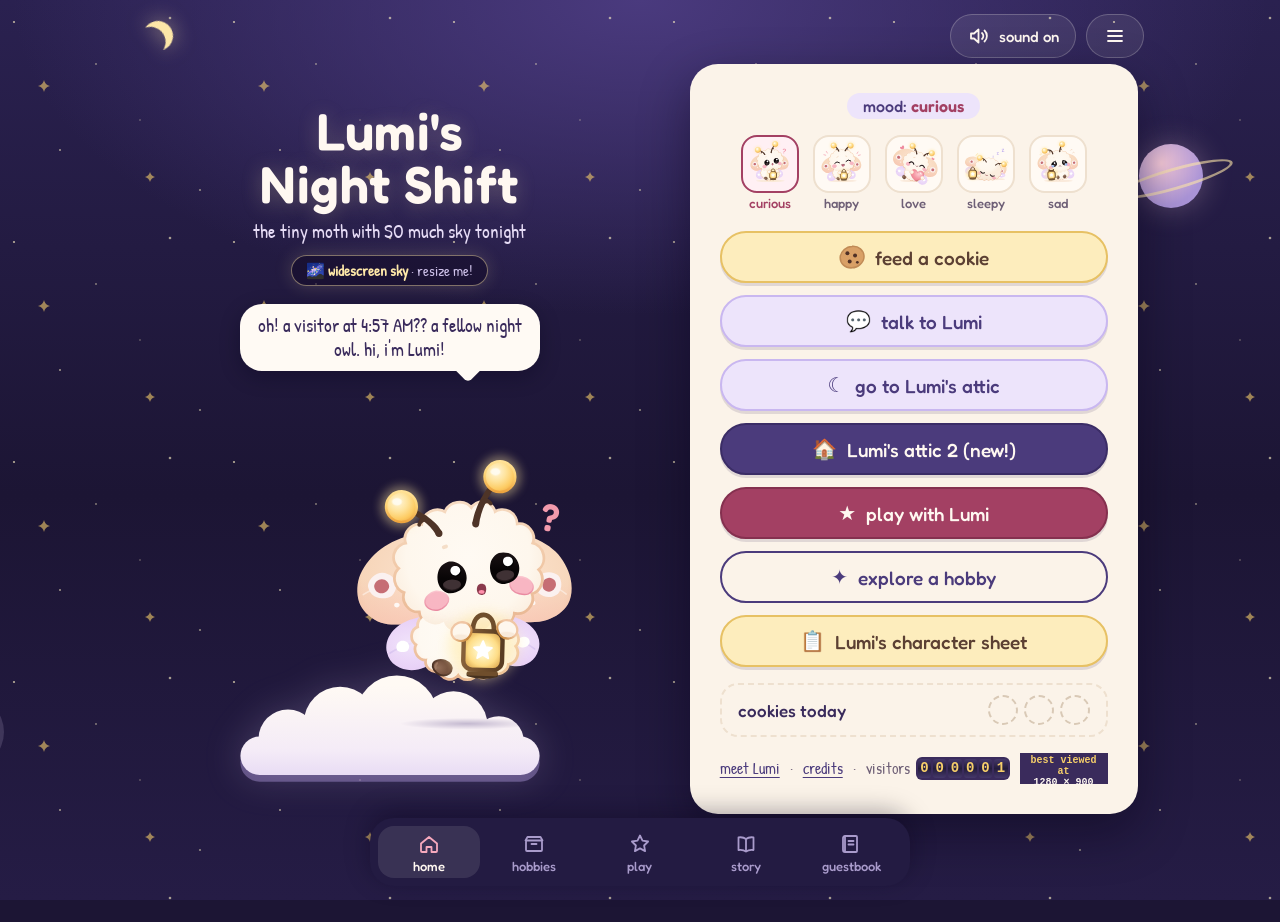
==== commit 66ad0320: "Story controls under the book, bigger hobby tiles and a prettier necklace, keyboard guitar, museum i" ====
--- a/index.html
+++ b/index.html
@@ -261,17 +261,21 @@
         <h1 id="h-story" tabindex="-1">Lumi's Story</h1>
       </header>
       <div class="story">
-        <div class="story-art" id="story-art"></div>
-        <div class="story-side">
+        <!-- only this page flips; the buttons and dots stay put underneath -->
+        <div class="story-page">
+          <div class="story-art" id="story-art"></div>
           <p class="story-text" id="story-text" aria-live="polite"></p>
-          <div class="story-nav">
-            <button class="btn btn-outline small" id="story-prev">‹ back</button>
-            <span class="pager" id="story-pager" aria-hidden="true"></span>
-            <button class="btn btn-outline small" id="story-next">next ›</button>
-          </div>
-          <p class="story-hint"><span class="fine-only">scroll, or use the ← → keys, to turn the page</span><span class="touch-only">swipe sideways to turn the page</span></p>
-        </div>
-      </div>
+        </div>
+      </div>
+    </div>
+    <!-- the page controls live outside the book, on the sky underneath it -->
+    <div class="story-controls">
+      <div class="story-nav">
+        <button class="btn btn-outline small" id="story-prev">‹ back</button>
+        <span class="pager" id="story-pager" aria-hidden="true"></span>
+        <button class="btn btn-outline small" id="story-next">next ›</button>
+      </div>
+      <p class="story-hint"><span class="fine-only">scroll, or use the ← → keys, to turn the page</span><span class="touch-only">swipe sideways to turn the page</span></p>
     </div>
   </section>
 
@@ -412,6 +416,7 @@
 <script src="js/attic2.js"></script>
 <script src="js/sheet.js"></script>
 <script src="js/game.js"></script>
+<script src="js/fact-art.js"></script>
 <script src="js/pages.js"></script>
 </body>
 </html>
--- a/css/style.css
+++ b/css/style.css
@@ -270,14 +270,15 @@
 
 /* ---------- hobbies ---------- */
 /* the heading sits on the night sky, with Lumi resting its chin on the top of the cream panel */
-.hob-head { position: relative; padding: 6px 118px 24px 6px; min-height: 112px; }
+/* Lumi's width is one variable: the header is always at least that tall and she sits on its bottom edge, so the card never covers her */
+.hob-head { --hl: 118px; position: relative; padding: 6px calc(var(--hl) + 4px) 24px 6px; min-height: calc(var(--hl) + 8px); }
 .hob-head h1 { font-size: 32px; line-height: 1.1; color: #fff8f1; text-shadow: 0 2px 0 rgba(20, 12, 50, .35); }
 .hob-head h1:focus { outline: none; }
 .hob-head h1 span { color: #f6a9bd; }
 .hob-head p { margin: 6px 0 0; color: #d9cfee; font-size: 18px; line-height: 1.2; }
 .hob-head .nowrap { white-space: nowrap; }
 .hob-head .hob-bubble { display: none; }
-.hob-lumi { position: absolute; right: 2px; bottom: -22px; width: 118px; pointer-events: none; }
+.hob-lumi { position: absolute; right: 2px; bottom: 0; width: var(--hl); pointer-events: none; }
 .hob-lumi svg { display: block; width: 100%; height: auto; overflow: visible; }
 .hob-panel { position: relative; z-index: 1; padding-top: 16px; }
 
@@ -293,20 +294,20 @@
 
 .hobby-list { list-style: none; margin: 0; padding: 0; display: grid; gap: 12px; }
 .hobby {
-  position: relative; display: grid; grid-template-columns: 92px minmax(0, 1fr); gap: 14px; align-items: start; padding: 12px;
+  position: relative; display: grid; grid-template-columns: 124px minmax(0, 1fr); gap: 14px; align-items: start; padding: 12px;
   background: var(--card); border: 1.5px solid var(--card-line); border-radius: 22px; box-shadow: 0 2px 0 var(--card-line);
   animation: hob-in .45s ease-out both; animation-delay: calc(var(--i, 0) * 55ms);
 }
 @keyframes hob-in { from { opacity: 0; translate: 0 12px; } }
 .hobby-ico {
-  position: relative; align-self: stretch; min-height: 92px; border-radius: 18px; display: grid; place-items: center; overflow: hidden;
+  position: relative; align-self: stretch; min-height: 124px; border-radius: 18px; display: grid; place-items: center; overflow: hidden;
   box-shadow: inset 0 0 0 1.5px rgba(255, 255, 255, .7);
   transition: rotate .25s;
 }
 .hobby-ico::before, .hobby-ico::after { content: "✦"; position: absolute; color: #fff; opacity: .85; font-size: 13px; }
 .hobby-ico::before { left: 8px; top: 6px; }
 .hobby-ico::after { right: 9px; bottom: 7px; font-size: 10px; color: #f6cf6a; }
-.hobby-ico svg { width: 78%; max-width: 84px; height: auto; aspect-ratio: 1; filter: drop-shadow(0 3px 2px rgba(60, 40, 90, .18)); }
+.hobby-ico svg { width: 92%; max-width: 116px; height: auto; aspect-ratio: 1; filter: drop-shadow(0 3px 2px rgba(60, 40, 90, .18)); }
 @media (hover: hover) { .hobby:hover .hobby-ico { rotate: -4deg; } }
 .hobby-name { margin: 0; font: 600 20px/1.15 var(--head); color: var(--ink); }
 .hobby-tags { display: flex; flex-wrap: wrap; align-items: center; gap: 4px 10px; margin: 6px 0 0; }
@@ -440,6 +441,8 @@
 }
 .gt-string span { background: #fffaf0; border-radius: 8px; padding: 0 5px; }
 .gt-string small { font-size: 11px; font-weight: 600; color: var(--muted); }
+.gt-string kbd { font: 600 11px/1 var(--head); color: var(--muted); border: 1.5px solid var(--card-line); border-bottom-width: 3px; border-radius: 5px; padding: 2px 5px; background: #fff; }
+.gt-keys { margin: 8px 0 0; text-align: center; font-size: 14px; color: var(--muted); }
 .gt-string.lit { background-color: #fff3c2; box-shadow: 0 0 0 3px var(--c), 0 0 14px var(--c); }
 .gt-string.hint { animation: gt-hint .9s ease-in-out infinite; }
 .gt-string.oops { animation: gt-oops .35s linear; }
@@ -525,16 +528,20 @@
 .c-rain { color: #5a8fc0; font-weight: 400; }
 
 /* ---------- story ---------- */
-.story { display: grid; grid-template-columns: minmax(0, 1fr); gap: 8px; justify-items: center; text-align: center; }
+.story { touch-action: pan-y; }
+.story-page { display: grid; grid-template-columns: minmax(0, 1fr); gap: 8px; justify-items: center; text-align: center; perspective: 1200px; }
 .story-art { width: min(64vw, 240px); min-height: 200px; display: grid; place-items: center; }
-.story { touch-action: pan-y; perspective: 1200px; }
-.story.flip-next { animation: flip-next .5s cubic-bezier(.2, .7, .3, 1); transform-origin: left center; }
-.story.flip-prev { animation: flip-prev .5s cubic-bezier(.2, .7, .3, 1); transform-origin: right center; }
+.story-page.flip-next { animation: flip-next .5s cubic-bezier(.2, .7, .3, 1); transform-origin: left center; }
+.story-page.flip-prev { animation: flip-prev .5s cubic-bezier(.2, .7, .3, 1); transform-origin: right center; }
 @keyframes flip-next { from { transform: perspective(1200px) rotateY(-75deg); opacity: .15; } }
 @keyframes flip-prev { from { transform: perspective(1200px) rotateY(75deg); opacity: .15; } }
-.story-hint { margin: 10px 0 0; text-align: center; font-size: 15px; color: var(--muted); }
+.story-controls { max-width: 560px; margin: 14px auto 0; padding: 0 12px; }
+.story-controls .story-nav { margin-top: 0; }
+.story-controls .btn-outline { background: var(--cream); }
+.story-controls .pager i { border-color: #e9daff; }
+.story-controls .pager i.on { background: #e9daff; }
+.story-hint { margin: 10px 0 0; text-align: center; font-size: 15px; color: #cfc3ee; }
 .story-text { min-height: 7em; margin: 0; font-size: 21px; display: flex; align-items: center; justify-content: center; color: var(--text); }
-.story-side { width: 100%; min-width: 0; }
 .story-nav { display: flex; flex-wrap: wrap; align-items: center; justify-content: space-between; gap: 18px 14px; margin-top: 14px; }
 .story-nav .pager { padding: 0 4px; }
 @media (max-width: 440px) { .story-nav .pager { order: -1; flex-basis: 100%; justify-content: center; } }
@@ -589,7 +596,7 @@
 
 /* ---------- facts ---------- */
 .fact-card { display: flex; flex-direction: column; align-items: center; gap: 10px; padding: 18px; border-radius: 22px; background: var(--card); border: 1.5px solid var(--card-line); text-align: center; }
-.fact-art { width: 120px; }
+.fact-art { width: min(260px, 80%); }
 .plaque { margin: 0; padding: 2px 16px; border-radius: 6px; background: linear-gradient(#fbe7a5, #e7bf62); border: 1.5px solid #b8913f; color: #4a3510; font: 600 14px var(--head); letter-spacing: .16em; }
 .fact { margin: 0; min-height: 4.4em; display: flex; align-items: center; font-size: 21px; color: var(--ink); }
 
@@ -699,9 +706,9 @@
   .panel { padding: 28px 30px 30px; }
   .hobby-list { grid-template-columns: 1fr 1fr; align-items: stretch; }
   .wide-only { display: inline; }
-  .hob-head { padding: 10px 190px 26px 10px; text-align: center; min-height: 120px; }
+  .hob-head { --hl: 150px; padding: 10px 190px 26px 10px; text-align: center; }
   .hob-head h1 { font-size: 40px; }
-  .hob-lumi { width: 150px; right: 14px; bottom: -42px; }
+  .hob-lumi { right: 14px; }
   .hob-head .hob-bubble {
     display: block; position: absolute; right: 170px; top: 2px; margin: 0; padding: 6px 12px; border-radius: 16px; rotate: -4deg;
     background: #fff8f1; color: var(--ink); font-size: 16px; line-height: 1.15; text-align: center;
@@ -725,7 +732,7 @@
   .cloud-shade { display: inline; }
   .stage { width: clamp(190px, 33vh, 270px); }
   .home-panel { padding-top: 28px; }
-  .story { grid-template-columns: 300px minmax(0, 1fr); text-align: left; gap: 28px; }
+  .story-page { grid-template-columns: 300px minmax(0, 1fr); text-align: left; gap: 28px; }
   .story-art { width: 300px; }
   .story-text { font-size: 23px; }
   .story-text { justify-content: flex-start; }
@@ -743,10 +750,10 @@
   .flight { height: 240px; margin-top: 4px; }
   .view-head { margin-bottom: 10px; }
   .view-head p { display: none; }
-  .levels { margin-bottom: 8px; }
   .hob-head p { display: none; }
   .hob-head { min-height: 0; padding-bottom: 8px; }
   .hob-lumi { display: none; }
+  .levels { margin-bottom: 8px; }
   .game { max-height: calc(100vh - 200px); max-height: calc(100dvh - 200px); min-height: 200px; }
   .game-card { padding: 10px 14px 12px; }
   .game-card-art { display: none; }
@@ -755,16 +762,15 @@
   .game-card .btn { min-height: 40px; }
 }
 @media (max-width: 479px) {
-  .levels { flex-wrap: nowrap; gap: 5px; }
-  .hobby { grid-template-columns: 80px minmax(0, 1fr); gap: 12px; padding: 10px; }
-  .hobby-ico { min-height: 80px; }
+  .hobby { grid-template-columns: 100px minmax(0, 1fr); gap: 12px; padding: 10px; }
+  .hobby-ico { min-height: 100px; }
   .hob-filters { gap: 6px; }
   .hob-chip { min-height: 34px; padding: 1px 10px; gap: 4px; font-size: 14.5px; }
   .hob-chip > span:first-child { font-size: 13px; }
   .hob-attic { flex-direction: column; align-items: stretch; text-align: center; }
   .hob-attic .btn { justify-content: center; }
-  .hob-head { padding-right: 112px; }
-  .hob-lumi { width: 108px; }
+  .hob-head { --hl: 108px; padding-right: 112px; }
+  .levels { flex-wrap: nowrap; gap: 5px; }
   .level-btn { min-width: 0; flex: 1; padding: 5px 2px; }
   .level-btn small { font-size: 10px; line-height: 1.1; }
   .hit-tag { font-size: 10px; padding: 1px 6px; }
@@ -774,6 +780,6 @@
 
 @media (prefers-reduced-motion: reduce) {
   html { scroll-behavior: auto; }
-  .stars, .tint-blue::before, .view, .hobby, .progress-bar i, .bubble.say, .stage.squish, .stage.yum, .stage.dizzy, .story.flip-next, .story.flip-prev, .b5.bump, .dress-stage.bump, .menu-stars i, .gt-string.hint, .gt-string.oops, .btn.lantern-btn, .slot.full, .menu[open], .msg, .chat-face.bump { animation: none !important; }
+  .stars, .tint-blue::before, .view, .hobby, .progress-bar i, .bubble.say, .stage.squish, .stage.yum, .stage.dizzy, .story-page.flip-next, .story-page.flip-prev, .b5.bump, .dress-stage.bump, .menu-stars i, .gt-string.hint, .gt-string.oops, .btn.lantern-btn, .slot.full, .menu[open], .msg, .chat-face.bump { animation: none !important; }
   .burst, .rain { display: none; }
 }
--- a/css/chaos.css
+++ b/css/chaos.css
@@ -39,7 +39,8 @@
 .cz-tablet svg path:first-child { fill: #4a3a7c; opacity: .7; }
 
 /* 🌌 widescreen sky: drifting clouds, a ringed planet and a shooting star */
-.cz-cloud { position: absolute; left: -260px; width: 240px; height: 60px; border-radius: 60px; background: rgba(233, 218, 255, .15); animation: cz-drift 70s linear infinite; }
+/* each cloud is solid and faded as one piece, so where its puffs overlap it is not any whiter */
+.cz-cloud { position: absolute; left: -260px; width: 240px; height: 60px; border-radius: 60px; background: rgb(233, 218, 255); opacity: .15; animation: cz-drift 70s linear infinite; }
 .cz-cloud::before, .cz-cloud::after { content: ""; position: absolute; border-radius: 50%; background: inherit; }
 .cz-cloud::before { left: 40px; top: -30px; width: 90px; height: 80px; }
 .cz-cloud::after { left: 110px; top: -44px; width: 100px; height: 96px; }
--- a/css/attic2.css
+++ b/css/attic2.css
@@ -154,4 +154,6 @@
   .a2-sheet { left: auto; width: min(380px, 46vw); top: calc(60px + env(safe-area-inset-top)); bottom: 8px; right: 8px; }
   .a2-card { max-height: 100%; }
 }
+.a2-fact-art { width: min(190px, 60%); margin: 6px auto 0; }
+.a2-fact-art svg { display: block; width: 100%; height: auto; }
 .a2-fact { margin: 8px 0 6px; padding: 8px 12px; border-radius: 12px; background: #efe7fb; color: var(--ink); font-size: 17px; line-height: 1.3; }
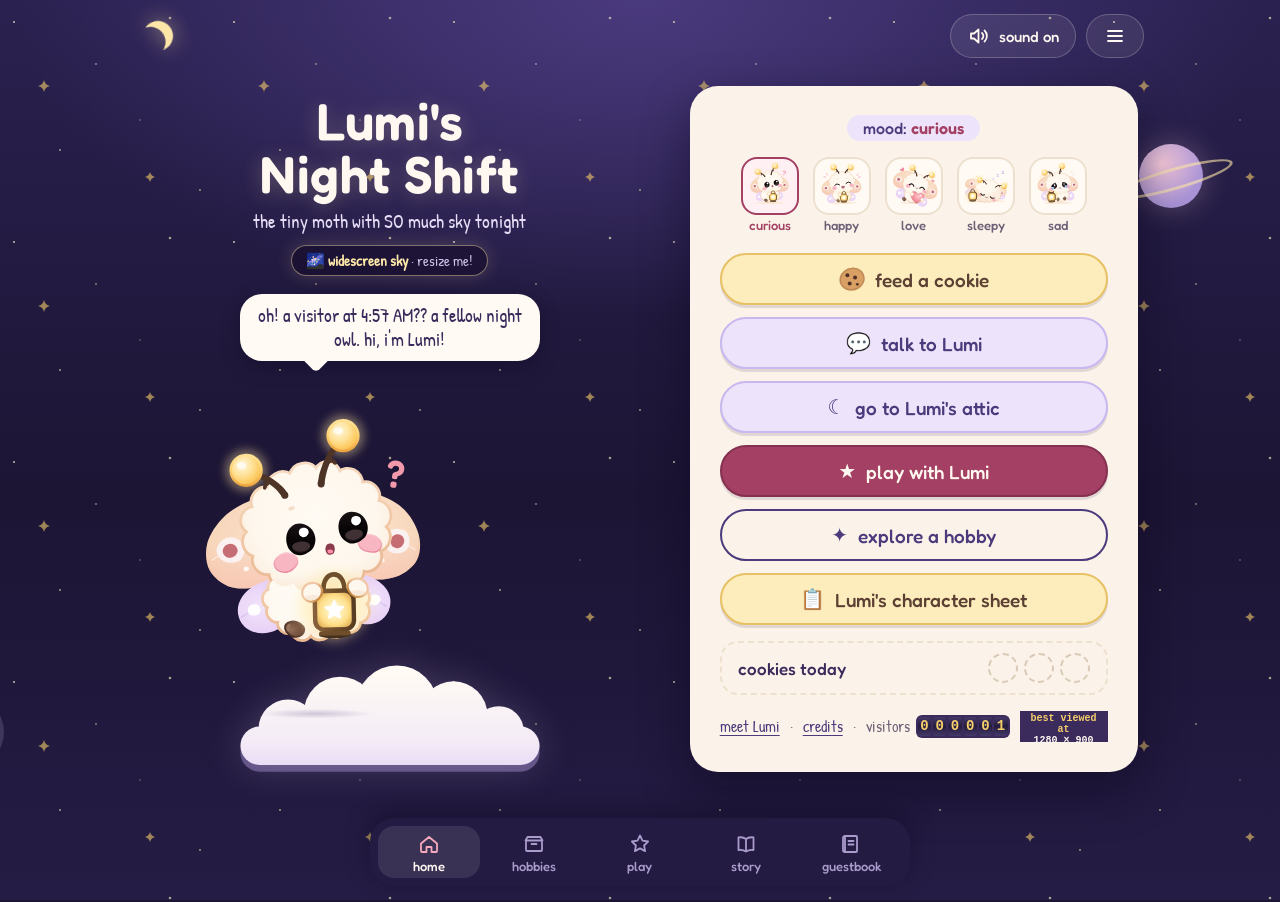
==== commit 3e46c8aa: "Attic 2 is now Lumi's attic: the home page, hobbies banner, menu, chat and space level all lead ther" ====
--- a/index.html
+++ b/index.html
@@ -70,8 +70,7 @@
       <div class="actions">
         <button class="btn btn-gold" id="feed" data-sfx="none"><span class="btn-ico cookie-ico" aria-hidden="true"></span><span id="feed-label">feed a cookie</span></button>
         <a class="btn btn-lilac" href="#chat"><span class="btn-ico" aria-hidden="true">💬</span>talk to Lumi</a>
-        <a class="btn btn-lilac" href="#room"><span class="btn-ico" aria-hidden="true">☾</span>go to Lumi's attic</a>
-        <a class="btn btn-dark" href="#attic2"><span class="btn-ico" aria-hidden="true">🏠</span>Lumi's attic 2 (new!)</a>
+        <a class="btn btn-lilac" href="#attic2"><span class="btn-ico" aria-hidden="true">☾</span>go to Lumi's attic</a>
         <a class="btn btn-berry" href="#play"><span class="btn-ico" aria-hidden="true">★</span>play with Lumi</a>
         <a class="btn btn-outline" href="#hobbies"><span class="btn-ico" aria-hidden="true">✦</span>explore a hobby</a>
         <a class="btn btn-gold" href="#sheet"><span class="btn-ico" aria-hidden="true">📋</span>Lumi's character sheet</a>
@@ -118,8 +117,8 @@
       <div class="hob-filters" id="hob-filters" role="group" aria-label="Show hobbies"></div>
       <ul class="hobby-list" id="hobby-list"></ul>
       <div class="hob-attic">
-        <span class="hob-attic-text"><b>explore Lumi's dark attic</b>move the lantern to find its half-finished hobbies (and its bed).</span>
-        <a class="btn btn-gold" href="#room"><span class="btn-ico" aria-hidden="true">🏮</span>explore now ›</a>
+        <span class="hob-attic-text"><b>explore Lumi's attic</b>find its half-finished hobbies, flick the light switch and tuck Lumi into bed.</span>
+        <a class="btn btn-gold" href="#attic2"><span class="btn-ico" aria-hidden="true">🏮</span>explore now ›</a>
       </div>
       <form class="suggest" id="suggest" autocomplete="off">
         <label class="sr-only" for="suggest-input">Suggest a new hobby</label>
@@ -133,7 +132,7 @@
   <section class="view" data-view="dress" aria-labelledby="h-dress" hidden>
     <div class="panel panel-dark dress">
       <header class="view-head">
-        <a class="back" href="#room" data-back="room" aria-label="Back to where you were"><svg class="i" viewBox="0 0 24 24" aria-hidden="true"><path d="M15 5l-7 7 7 7"/></svg></a>
+        <a class="back" href="#attic2" data-back="attic2" aria-label="Back to where you were"><svg class="i" viewBox="0 0 24 24" aria-hidden="true"><path d="M15 5l-7 7 7 7"/></svg></a>
         <h1 id="h-dress" tabindex="-1">Dress up Lumi</h1>
       </header>
       <button class="dress-stage" id="dress-stage" aria-label="Lumi. Tap to change its pose."></button>
@@ -151,6 +150,7 @@
     </div>
   </section>
 
+  <!-- the lantern attic is retired (#room now opens Attic 2, see core.js), but its page and code are kept -->
   <section class="view" data-view="room" aria-labelledby="h-room" hidden>
     <div class="panel panel-dark wide">
       <header class="view-head">
@@ -178,14 +178,14 @@
     </div>
   </section>
 
-  <!-- ================= Lumi's attic 2: a lit diorama that leans with your pointer ================= -->
+  <!-- ================= Lumi's attic (Attic 2, which replaced the lantern attic above): a lit diorama that leans with your pointer ================= -->
   <section class="view" data-view="attic2" aria-labelledby="h-attic2" hidden>
     <div class="panel panel-dark wide">
       <header class="view-head">
         <a class="back" href="#home" aria-label="Back to home"><svg class="i" viewBox="0 0 24 24" aria-hidden="true"><path d="M15 5l-7 7 7 7"/></svg></a>
-        <h1 id="h-attic2" tabindex="-1">Lumi's Attic 2</h1>
-      </header>
-      <p class="room-intro">The lights are on this time (there's a switch on the wall). <span class="fine-only">Lumi follows your pointer and the room leans with it. Tap things to find her hobbies.</span><span class="touch-only">Drag to look around, tap to send Lumi flying. Tap things to find her hobbies.</span></p>
+        <h1 id="h-attic2" tabindex="-1">Lumi's Attic</h1>
+      </header>
+      <p class="room-intro">There's a light switch on the wall. <span class="fine-only">Lumi follows your pointer and the room leans with it. Tap things to find her hobbies.</span><span class="touch-only">Drag to look around, tap to send Lumi flying. Tap things to find her hobbies.</span></p>
       <div class="a2-layout">
         <div class="a2-stage" id="a2-stage"><div class="a2-world" id="a2-world"><div class="a2-tilt" id="a2-tilt"></div></div></div>
         <div class="a2-side">
@@ -388,8 +388,7 @@
     <a href="#about">about Lumi</a>
     <a href="#sheet">character sheet</a>
     <a href="#hobbies">hobbies</a>
-    <a href="#room">Lumi's attic</a>
-    <a href="#attic2">Lumi's attic 2</a>
+    <a href="#attic2">Lumi's attic</a>
     <a href="#play">play with Lumi</a>
     <a href="#story">story</a>
     <a href="#guestbook">guestbook</a>
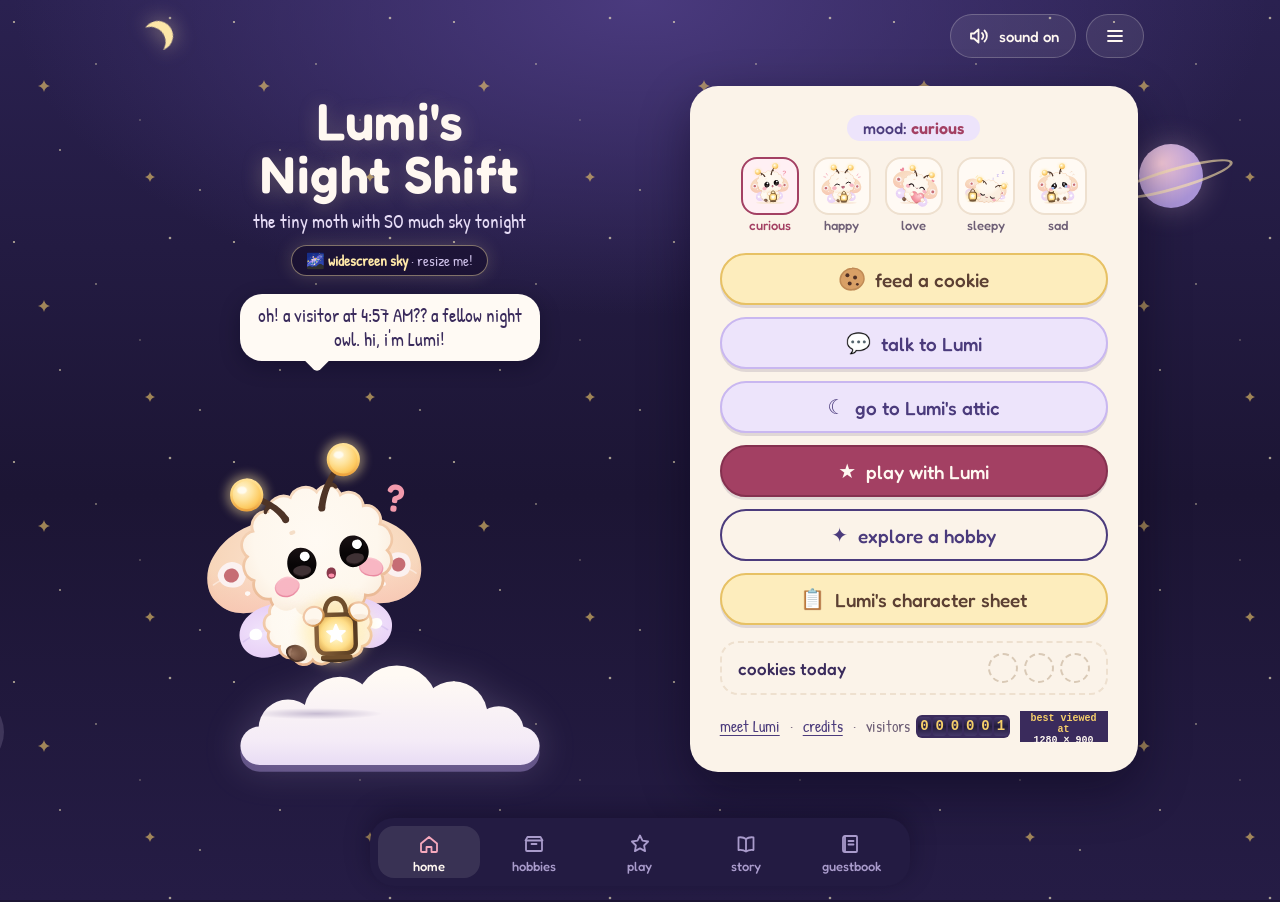
==== commit 9decd68d: "Load the scripts with defer so the page paints before they run, and add a short 'made to run well' s" ====
--- a/index.html
+++ b/index.html
@@ -404,18 +404,18 @@
 
 <div class="toast" id="toast" role="status" aria-live="polite" hidden></div>
 
-<script src="js/lumi.js"></script>
-<script src="js/core.js"></script>
-<script src="js/chaos.js"></script>
-<script src="js/home.js"></script>
-<script src="js/chat.js"></script>
-<script src="js/hobbies.js"></script>
-<script src="js/dress.js"></script>
-<script src="js/attic2-quests.js"></script>
-<script src="js/attic2.js"></script>
-<script src="js/sheet.js"></script>
-<script src="js/game.js"></script>
-<script src="js/fact-art.js"></script>
-<script src="js/pages.js"></script>
+<script defer src="js/lumi.js"></script>
+<script defer src="js/core.js"></script>
+<script defer src="js/chaos.js"></script>
+<script defer src="js/home.js"></script>
+<script defer src="js/chat.js"></script>
+<script defer src="js/hobbies.js"></script>
+<script defer src="js/dress.js"></script>
+<script defer src="js/attic2-quests.js"></script>
+<script defer src="js/attic2.js"></script>
+<script defer src="js/sheet.js"></script>
+<script defer src="js/game.js"></script>
+<script defer src="js/fact-art.js"></script>
+<script defer src="js/pages.js"></script>
 </body>
 </html>
--- a/css/attic2.css
+++ b/css/attic2.css
@@ -42,6 +42,8 @@
 .a2-twinkle { animation: a2-twinkle 3.2s ease-in-out infinite; }
 .a2-pulse { animation: a2-pulse 3.6s ease-in-out infinite; }
 @keyframes a2-twinkle { 50% { opacity: .55; } }
+.a2-blink { animation: a2-blink var(--t, 2.4s) ease-in-out var(--d, 0s) infinite; }
+@keyframes a2-blink { 0%, 100% { opacity: .15; } 45%, 55% { opacity: 1; } }
 @keyframes a2-pulse { 50% { opacity: .65; } }
 .a2-stage:not(.steered) .a2-tilt { animation: a2-sway 9s ease-in-out infinite; }
 @keyframes a2-sway { 0%, 100% { rotate: y -4deg; } 50% { rotate: y 4deg; } }
@@ -116,7 +118,7 @@
 .a2-box.gap .f { box-shadow: none; }
 @media (prefers-reduced-motion: reduce) {
   .a2-hover, .a2-shade, .a2-lumi .wl, .a2-lumi .wr { animation: none; }
-  .a2-twinkle, .a2-pulse, .a2-card.pop, .a2-hit:not(.found)::before { animation: none; }
+  .a2-twinkle, .a2-blink, .a2-pulse, .a2-card.pop, .a2-hit:not(.found)::before { animation: none; }
   .a2-stage:not(.steered) .a2-tilt { animation: none; }
 }
 
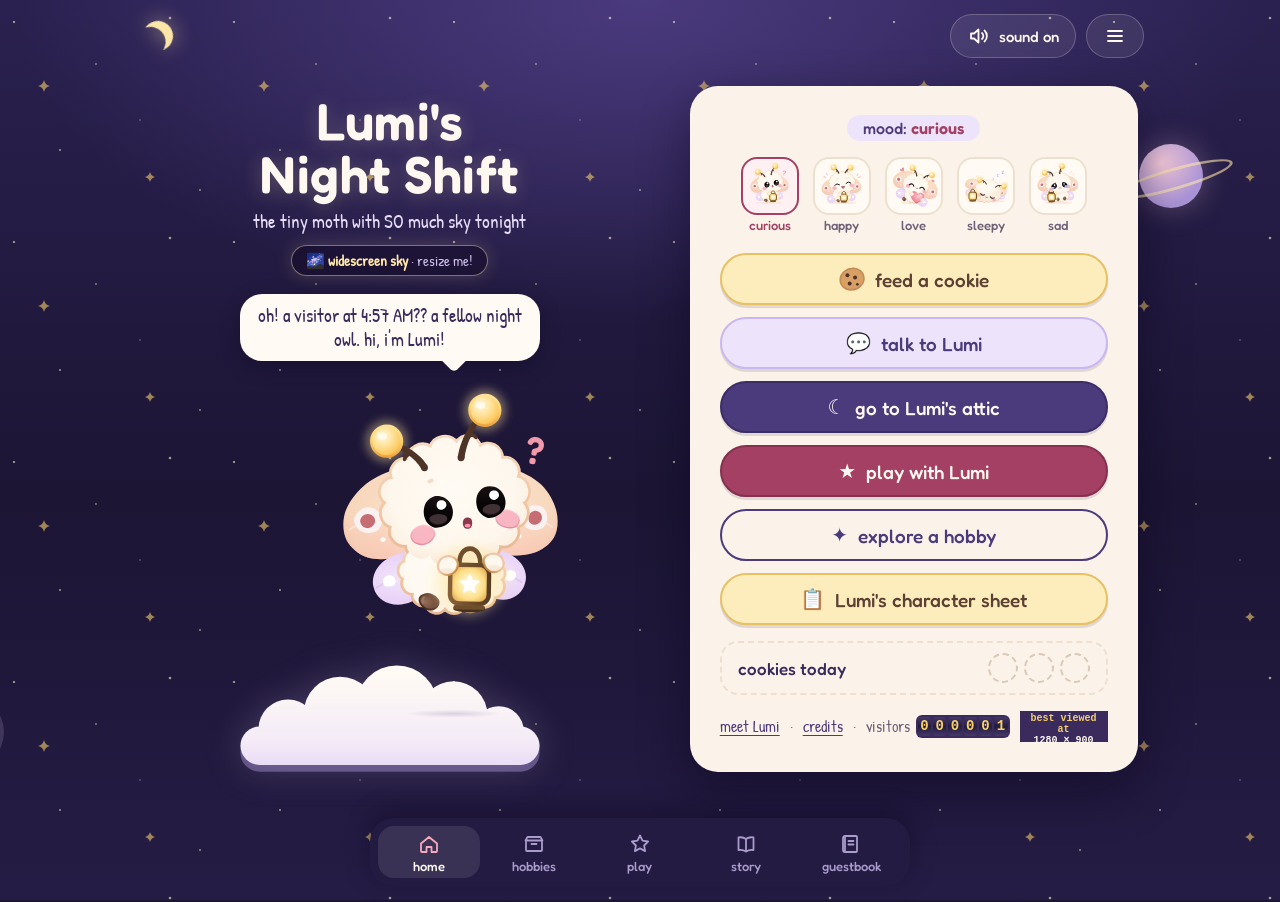
==== commit 73573566: "Home: the attic button is night plum, so it no longer matches the talk to Lumi button" ====
--- a/index.html
+++ b/index.html
@@ -70,7 +70,7 @@
       <div class="actions">
         <button class="btn btn-gold" id="feed" data-sfx="none"><span class="btn-ico cookie-ico" aria-hidden="true"></span><span id="feed-label">feed a cookie</span></button>
         <a class="btn btn-lilac" href="#chat"><span class="btn-ico" aria-hidden="true">💬</span>talk to Lumi</a>
-        <a class="btn btn-lilac" href="#attic2"><span class="btn-ico" aria-hidden="true">☾</span>go to Lumi's attic</a>
+        <a class="btn btn-dark" href="#attic2"><span class="btn-ico" aria-hidden="true">☾</span>go to Lumi's attic</a>
         <a class="btn btn-berry" href="#play"><span class="btn-ico" aria-hidden="true">★</span>play with Lumi</a>
         <a class="btn btn-outline" href="#hobbies"><span class="btn-ico" aria-hidden="true">✦</span>explore a hobby</a>
         <a class="btn btn-gold" href="#sheet"><span class="btn-ico" aria-hidden="true">📋</span>Lumi's character sheet</a>
--- a/css/attic2.css
+++ b/css/attic2.css
@@ -30,15 +30,24 @@
 .a2-hit { pointer-events: auto; position: absolute; padding: 0; border: 0; background: none; border-radius: 12px; cursor: pointer; }
 .a2-hit:focus-visible { outline: 3px solid var(--gold); outline-offset: 2px; }
 /* things you haven't opened yet glow softly (a phone has no hover to show you where to tap) */
-.a2-hit::before { content: ""; position: absolute; inset: -12%; border-radius: 50%; pointer-events: none; opacity: 0; background: radial-gradient(closest-side, rgba(255, 226, 150, .55), transparent); }
+.a2-hit::before { content: ""; position: absolute; inset: -12%; border-radius: 50%; pointer-events: none; opacity: 0; translate: 0 10%; background: radial-gradient(closest-side, rgba(255, 226, 150, .55), transparent); }
 .a2-hit:not(.found)::before { opacity: .55; animation: a2-beckon 2.8s ease-in-out infinite; }
 @keyframes a2-beckon { 50% { opacity: 1; } }
 .a2-hit.found::after { content: "★"; position: absolute; right: -4px; top: -6px; font-size: 18px; color: var(--gold); text-shadow: 0 1px 3px rgba(0, 0, 0, .5); }
+/* one label for the whole room, on top of every layer (attic2.js puts it over the thing the pointer is on) */
 .a2-tag {
-  position: absolute; left: 50%; top: -6px; translate: -50% -100%; white-space: nowrap; padding: 3px 10px; border-radius: 999px;
-  background: var(--cream); color: var(--ink); font: 600 13px var(--head); opacity: 0; pointer-events: none; transition: opacity .2s;
+  position: absolute; z-index: 3; left: 0; top: 0; translate: -50% calc(-100% - 6px); white-space: nowrap; padding: 3px 10px; border-radius: 999px;
+  background: var(--cream); color: var(--ink); font: 600 13px var(--head); box-shadow: 0 2px 8px rgba(20, 10, 40, .35);
+  opacity: 0; pointer-events: none; transition: opacity .2s;
 }
-.a2-hit:hover .a2-tag, .a2-hit:focus-visible .a2-tag { opacity: 1; }
+.a2-tag.below { translate: -50% 6px; }
+.a2-tag.on { opacity: 1; }
+/* the guitar leans against the wall, so its spot is cut to its tilted shape (a neck and a body): the glow and the click
+   stay on the guitar, and as the cut takes the focus outline away too, a keyboard focus brightens the glow instead */
+.a2-hit[data-spot="guitar"] { border-radius: 0; clip-path: polygon(71% 0, 100% 4%, 81% 42%, 96% 51%, 100% 65%, 86% 91%, 73% 100%, 37% 98%, 4% 91%, 0 81%, 13% 54%, 30% 43%, 51% 38%); }
+.a2-hit[data-spot="guitar"]::before { inset: 0; translate: none; background: radial-gradient(46% 32% at 51% 73%, rgba(255, 226, 150, .6), transparent), radial-gradient(16% 34% at 69% 35%, rgba(255, 226, 150, .5), transparent); }
+.a2-hit[data-spot="guitar"]:focus-visible::before { opacity: 1; animation: none; filter: brightness(1.3); }
+.a2-hit[data-spot="guitar"]::after { right: auto; left: 76%; top: 1%; translate: -50% 0; }
 .a2-twinkle { animation: a2-twinkle 3.2s ease-in-out infinite; }
 .a2-pulse { animation: a2-pulse 3.6s ease-in-out infinite; }
 @keyframes a2-twinkle { 50% { opacity: .55; } }
@@ -53,6 +62,27 @@
 .a2-card .a2-all { margin-top: 8px; font-weight: 700; color: var(--berry-dark); }
 .a2-card.pop { animation: a2-pop .3s ease-out; }
 @keyframes a2-pop { from { transform: translateY(6px); opacity: 0; } }
+.a2-card .a2-said { margin-top: 8px; font-weight: 700; color: var(--berry-dark); }
+/* the jar of stars wobbles on its bottom when shaken, and stars drift up out of the lid */
+#a2-jar { transform-box: fill-box; transform-origin: 50% 100%; }
+#a2-jar.shake { animation: a2-jar-shake .75s ease-in-out; }
+@keyframes a2-jar-shake { 12% { rotate: -10deg; } 28% { rotate: 9deg; } 44% { rotate: -7deg; } 60% { rotate: 5deg; } 76% { rotate: -2deg; } }
+.a2-spark { transform-box: fill-box; transform-origin: 50% 50%; opacity: 0; animation: a2-spark 1.1s ease-out forwards; }
+@keyframes a2-spark { 15% { opacity: 1; } to { translate: var(--dx) var(--dy); rotate: 120deg; scale: .4; opacity: 0; } }
+/* the easel covers the whole screen, the paper takes all the room the paints and buttons leave */
+body.a2-painting { overflow: hidden; }
+.a2-card.a2-easel {
+  position: fixed; inset: 0; z-index: 58; display: flex; flex-direction: column; gap: 8px; margin: 0; max-height: none; overflow: hidden;
+  border-radius: 0; padding: max(12px, env(safe-area-inset-top)) 16px max(12px, env(safe-area-inset-bottom)); animation: none;
+}
+.a2-easel .easel-head { display: flex; align-items: center; justify-content: space-between; gap: 10px; }
+.a2-easel .easel-head h3 { margin: 0; }
+.a2-easel p { margin: 0; }
+.a2-easel .paint-wrap { flex: 1; min-height: 120px; width: 100%; margin: 0; }
+.a2-easel .paint-wrap canvas { width: 100%; height: 100%; aspect-ratio: auto; }
+.a2-easel .bead-actions { margin: 0; }
+.a2-card.a2-easel:not([hidden]) + .a2-x { display: none; }
+@media (max-width: 479px) { .a2-easel > p { display: none; } }
 /* the floor: a real plane lying down, with the rug on it (both are placed in attic2.js) */
 .a2-ground { transform-style: preserve-3d; }
 .a2-plane {
@@ -118,7 +148,7 @@
 .a2-box.gap .f { box-shadow: none; }
 @media (prefers-reduced-motion: reduce) {
   .a2-hover, .a2-shade, .a2-lumi .wl, .a2-lumi .wr { animation: none; }
-  .a2-twinkle, .a2-blink, .a2-pulse, .a2-card.pop, .a2-hit:not(.found)::before { animation: none; }
+  .a2-twinkle, .a2-blink, .a2-pulse, .a2-card.pop, .a2-hit:not(.found)::before, #a2-jar.shake { animation: none; }
   .a2-stage:not(.steered) .a2-tilt { animation: none; }
 }
 
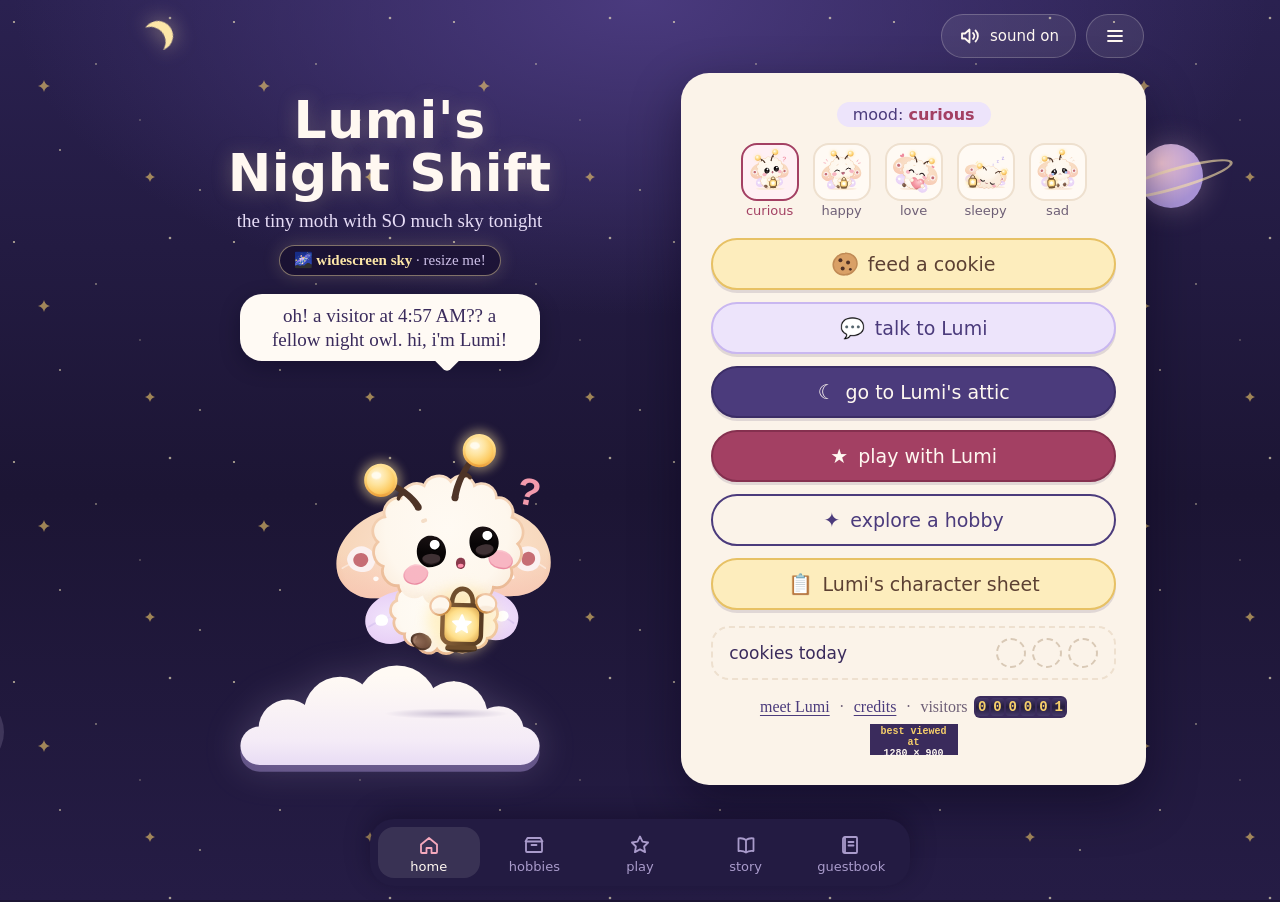
==== commit a12bed2e: "Serve the two fonts from the site itself (with their OFL licence files) instead of Google Fonts, so " ====
--- a/index.html
+++ b/index.html
@@ -14,9 +14,13 @@
 <meta property="og:image:alt" content="Lumi, a fluffy baby moth holding a glowing lantern under a night sky">
 <meta name="twitter:card" content="summary_large_image">
 <link rel="icon" href="favicon.svg" type="image/svg+xml">
-<link rel="preconnect" href="https://fonts.googleapis.com">
-<link rel="preconnect" href="https://fonts.gstatic.com" crossorigin>
-<link href="https://fonts.googleapis.com/css2?family=Fredoka:wght@400;500;600&family=Patrick+Hand&display=swap" rel="stylesheet">
+<!-- the two fonts live next to the site (latin letters only), so the first paint never waits on another server -->
+<link rel="preload" href="fonts/fredoka.woff2" as="font" type="font/woff2" crossorigin>
+<link rel="preload" href="fonts/patrick-hand.woff2" as="font" type="font/woff2" crossorigin>
+<style>
+@font-face { font-family: "Fredoka"; font-style: normal; font-weight: 400 600; font-display: swap; src: url(fonts/fredoka.woff2) format("woff2"); }
+@font-face { font-family: "Patrick Hand"; font-style: normal; font-weight: 400; font-display: swap; src: url(fonts/patrick-hand.woff2) format("woff2"); }
+</style>
 <link rel="stylesheet" href="css/lumi.css">
 <link rel="stylesheet" href="css/style.css">
 <link rel="stylesheet" href="css/chaos.css">
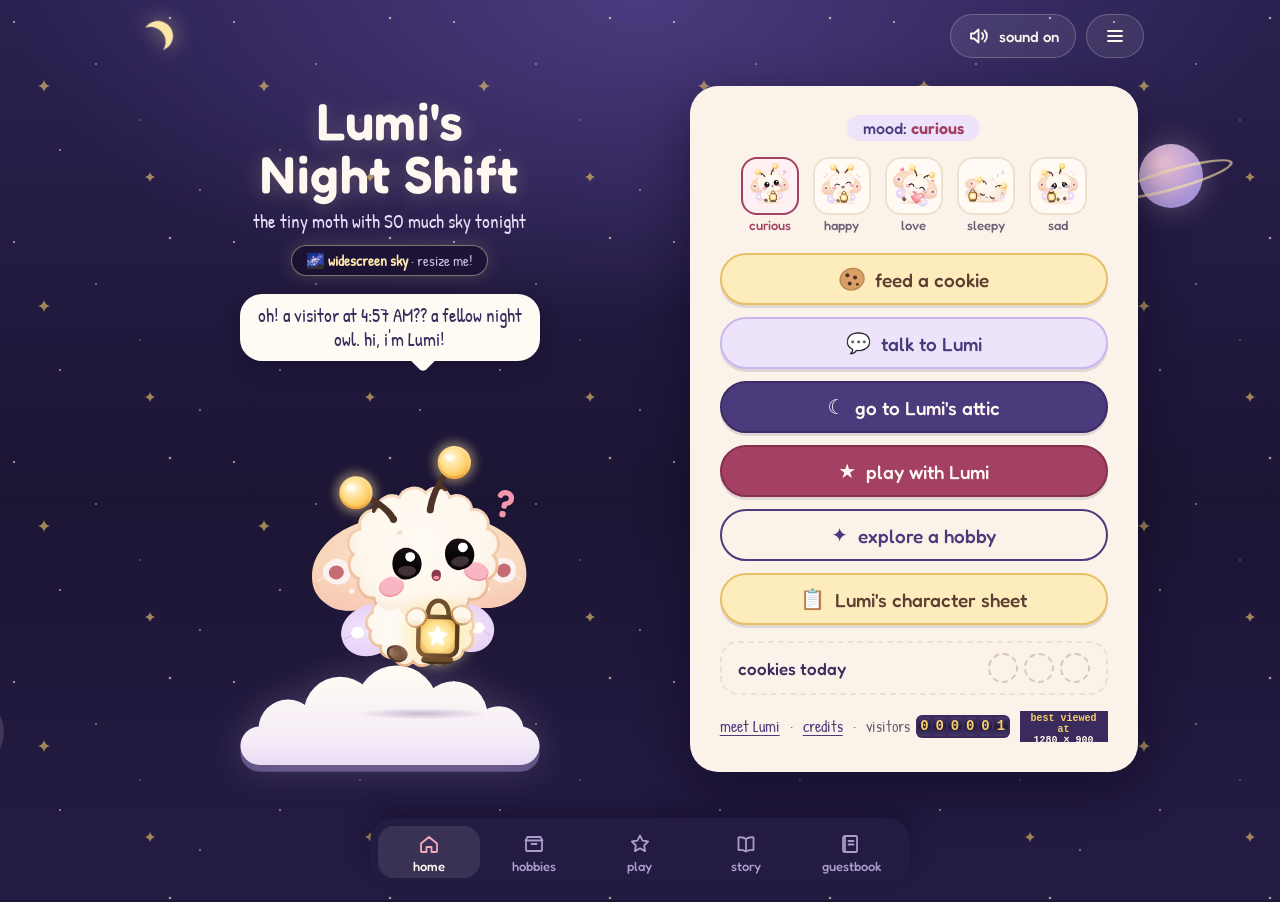
==== commit 0736f5e7: "Undo the deferred scripts and self-hosted fonts: Lighthouse scored lower with them (76-83 against 88" ====
--- a/index.html
+++ b/index.html
@@ -14,13 +14,9 @@
 <meta property="og:image:alt" content="Lumi, a fluffy baby moth holding a glowing lantern under a night sky">
 <meta name="twitter:card" content="summary_large_image">
 <link rel="icon" href="favicon.svg" type="image/svg+xml">
-<!-- the two fonts live next to the site (latin letters only), so the first paint never waits on another server -->
-<link rel="preload" href="fonts/fredoka.woff2" as="font" type="font/woff2" crossorigin>
-<link rel="preload" href="fonts/patrick-hand.woff2" as="font" type="font/woff2" crossorigin>
-<style>
-@font-face { font-family: "Fredoka"; font-style: normal; font-weight: 400 600; font-display: swap; src: url(fonts/fredoka.woff2) format("woff2"); }
-@font-face { font-family: "Patrick Hand"; font-style: normal; font-weight: 400; font-display: swap; src: url(fonts/patrick-hand.woff2) format("woff2"); }
-</style>
+<link rel="preconnect" href="https://fonts.googleapis.com">
+<link rel="preconnect" href="https://fonts.gstatic.com" crossorigin>
+<link href="https://fonts.googleapis.com/css2?family=Fredoka:wght@400;500;600&family=Patrick+Hand&display=swap" rel="stylesheet">
 <link rel="stylesheet" href="css/lumi.css">
 <link rel="stylesheet" href="css/style.css">
 <link rel="stylesheet" href="css/chaos.css">
@@ -408,18 +404,18 @@
 
 <div class="toast" id="toast" role="status" aria-live="polite" hidden></div>
 
-<script defer src="js/lumi.js"></script>
-<script defer src="js/core.js"></script>
-<script defer src="js/chaos.js"></script>
-<script defer src="js/home.js"></script>
-<script defer src="js/chat.js"></script>
-<script defer src="js/hobbies.js"></script>
-<script defer src="js/dress.js"></script>
-<script defer src="js/attic2-quests.js"></script>
-<script defer src="js/attic2.js"></script>
-<script defer src="js/sheet.js"></script>
-<script defer src="js/game.js"></script>
-<script defer src="js/fact-art.js"></script>
-<script defer src="js/pages.js"></script>
+<script src="js/lumi.js"></script>
+<script src="js/core.js"></script>
+<script src="js/chaos.js"></script>
+<script src="js/home.js"></script>
+<script src="js/chat.js"></script>
+<script src="js/hobbies.js"></script>
+<script src="js/dress.js"></script>
+<script src="js/attic2-quests.js"></script>
+<script src="js/attic2.js"></script>
+<script src="js/sheet.js"></script>
+<script src="js/game.js"></script>
+<script src="js/fact-art.js"></script>
+<script src="js/pages.js"></script>
 </body>
 </html>
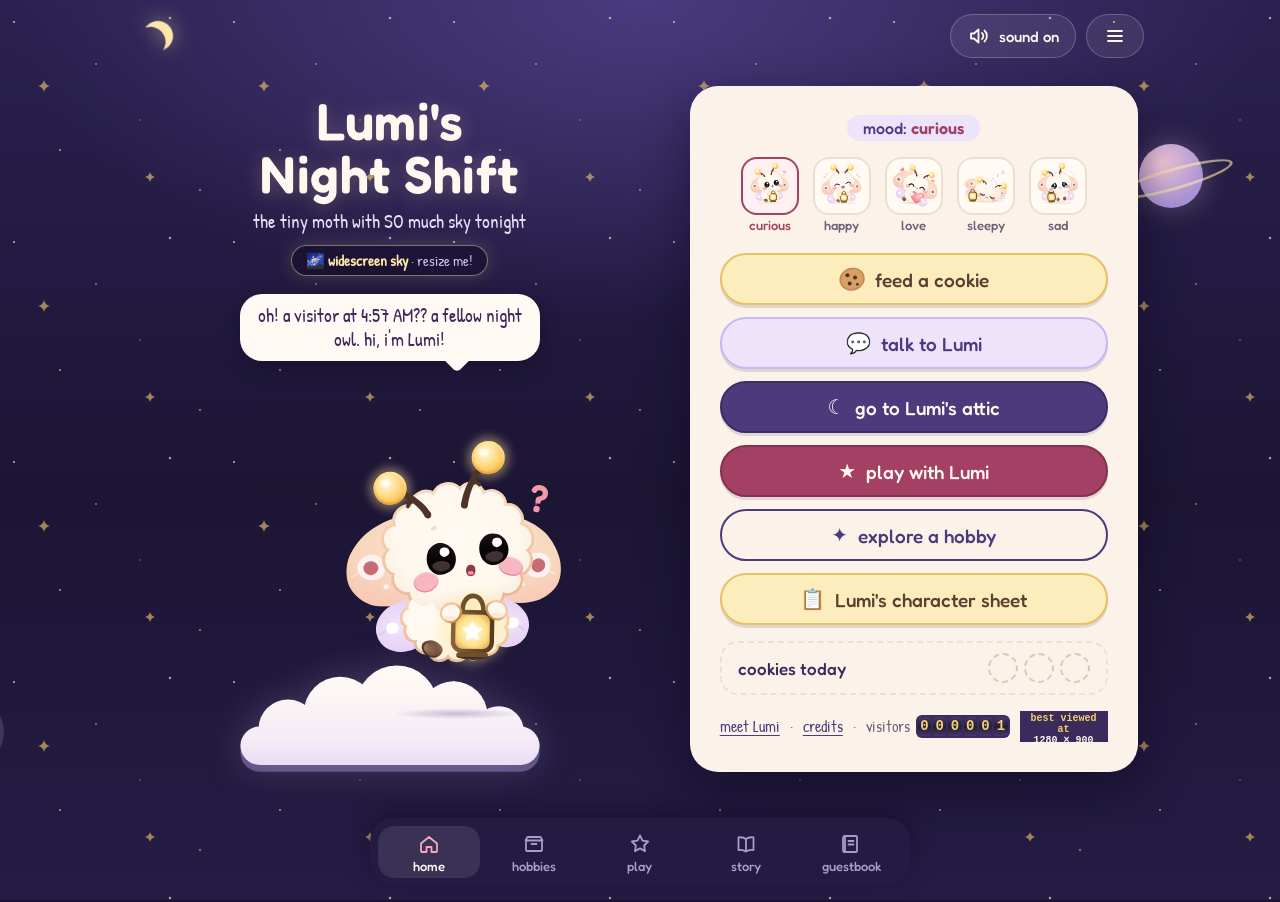
==== commit 01da61cf: "Shake your phone for the cookie storm: three hard shakes in a second does what typing "cookie" does " ====
--- a/index.html
+++ b/index.html
@@ -24,7 +24,7 @@
 <link rel="stylesheet" href="css/sheet.css">
 </head>
 <body data-view="home">
-<!-- psst. Lumi has a secret. try typing "cookie" anywhere on the page. -->
+<!-- psst. Lumi has a secret. try typing "cookie" anywhere on the page (or shake your phone). -->
 <div class="sky" aria-hidden="true">
   <div class="tint tint-warm"></div><div class="tint tint-pink"></div><div class="tint tint-sleepy"></div><div class="tint tint-blue"></div>
   <div class="sky-lit"></div><div class="stars"></div>
